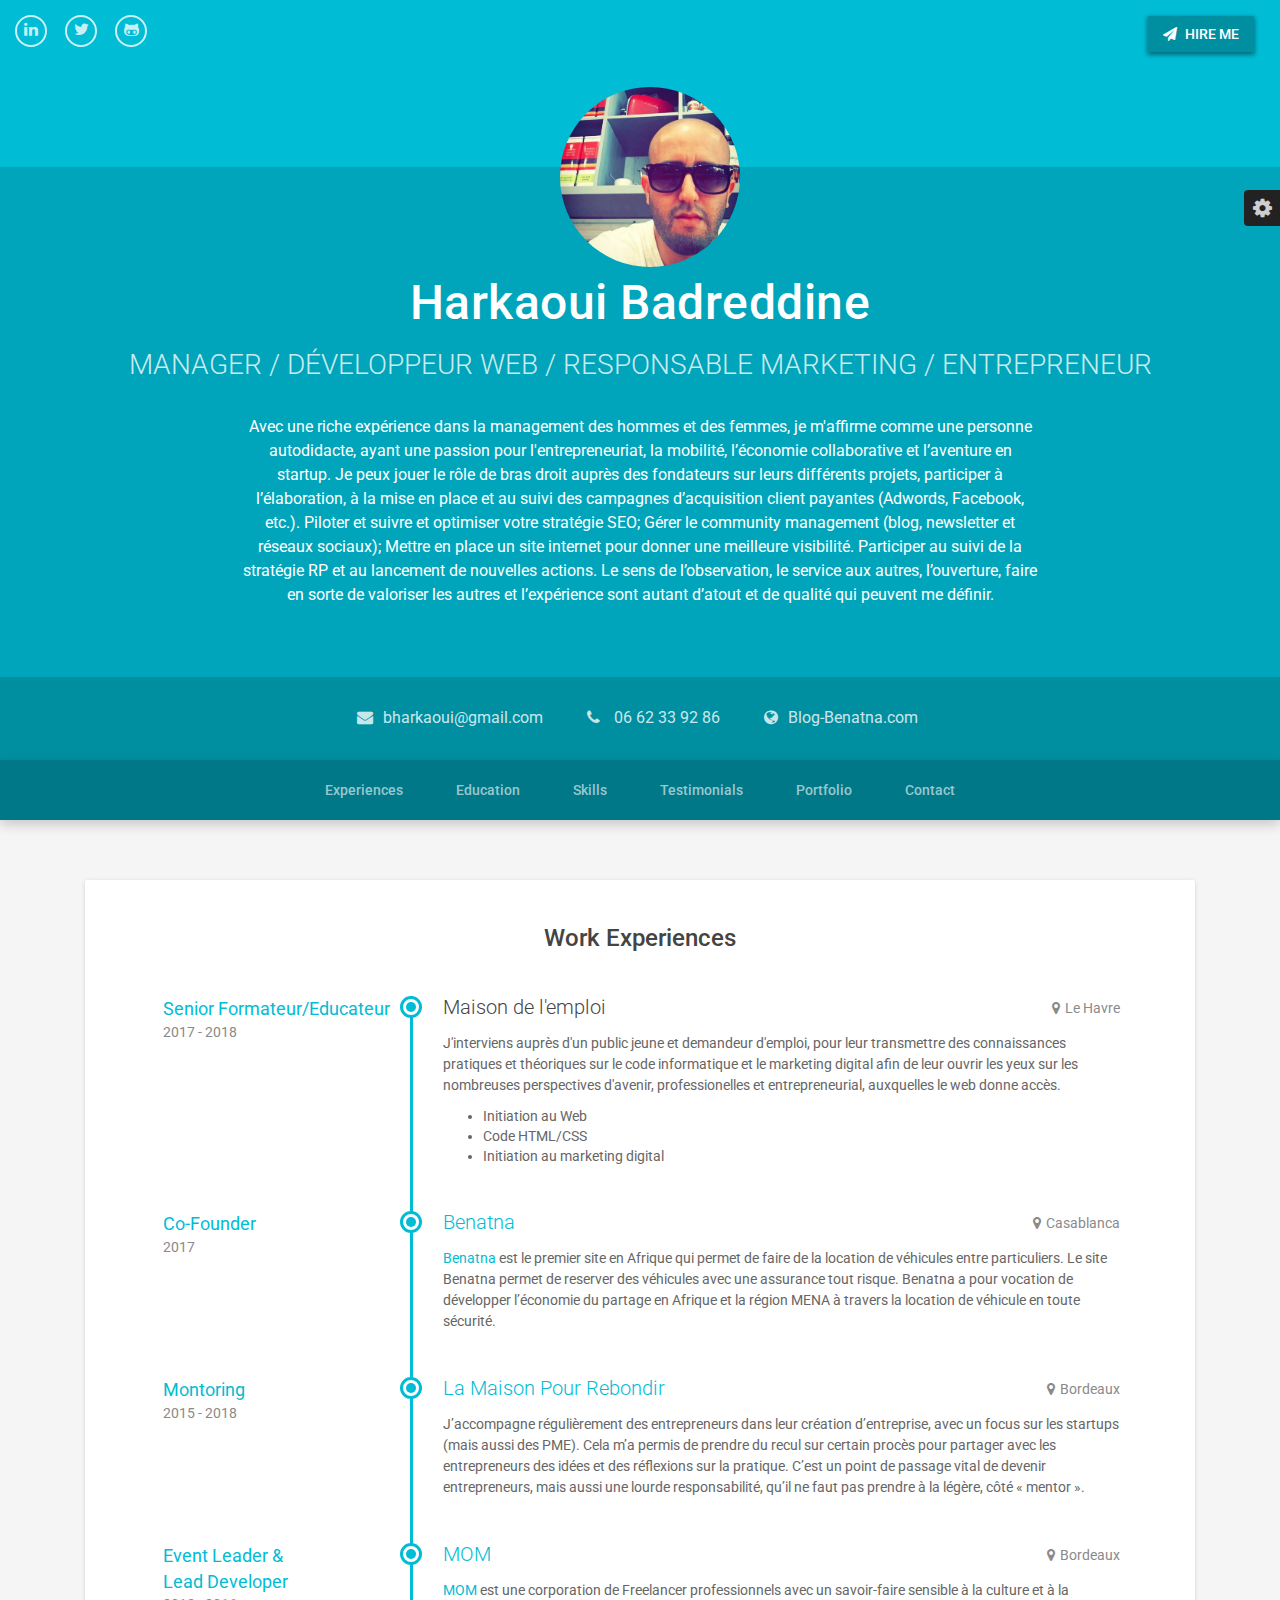
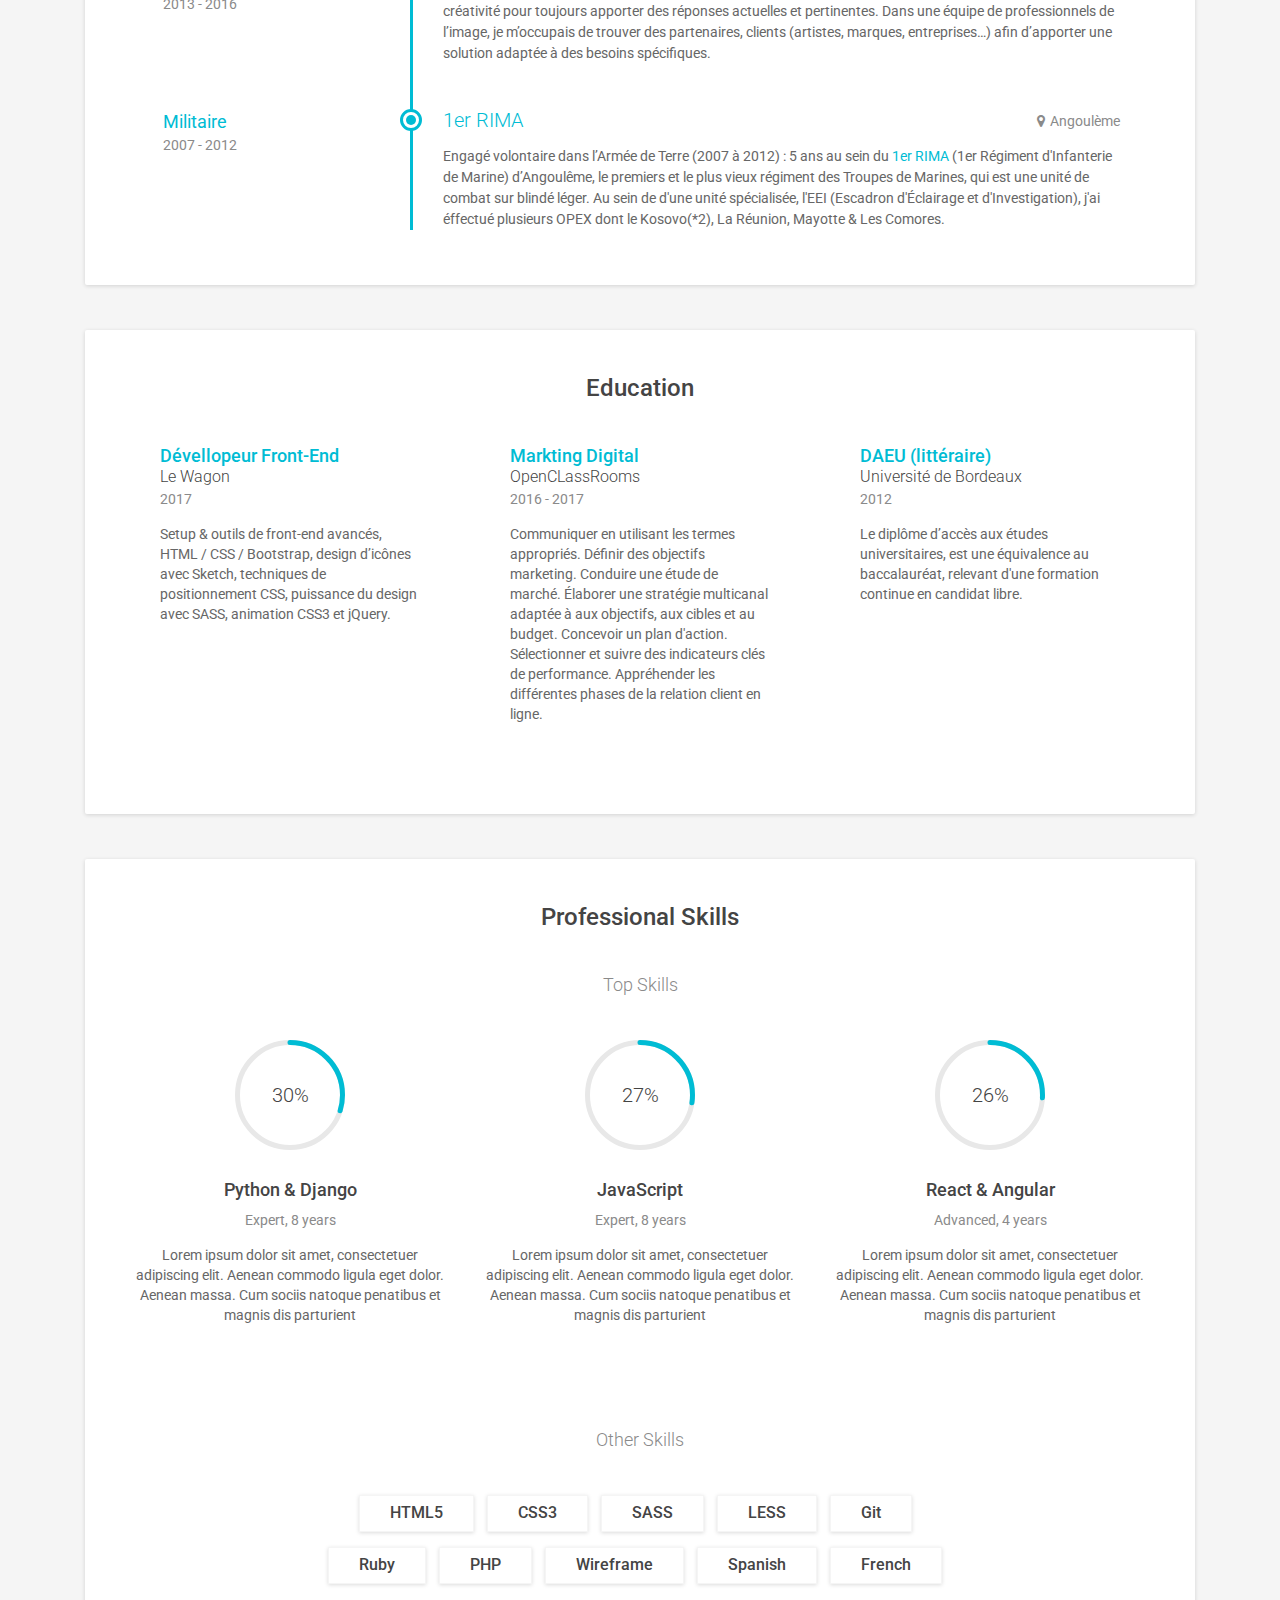
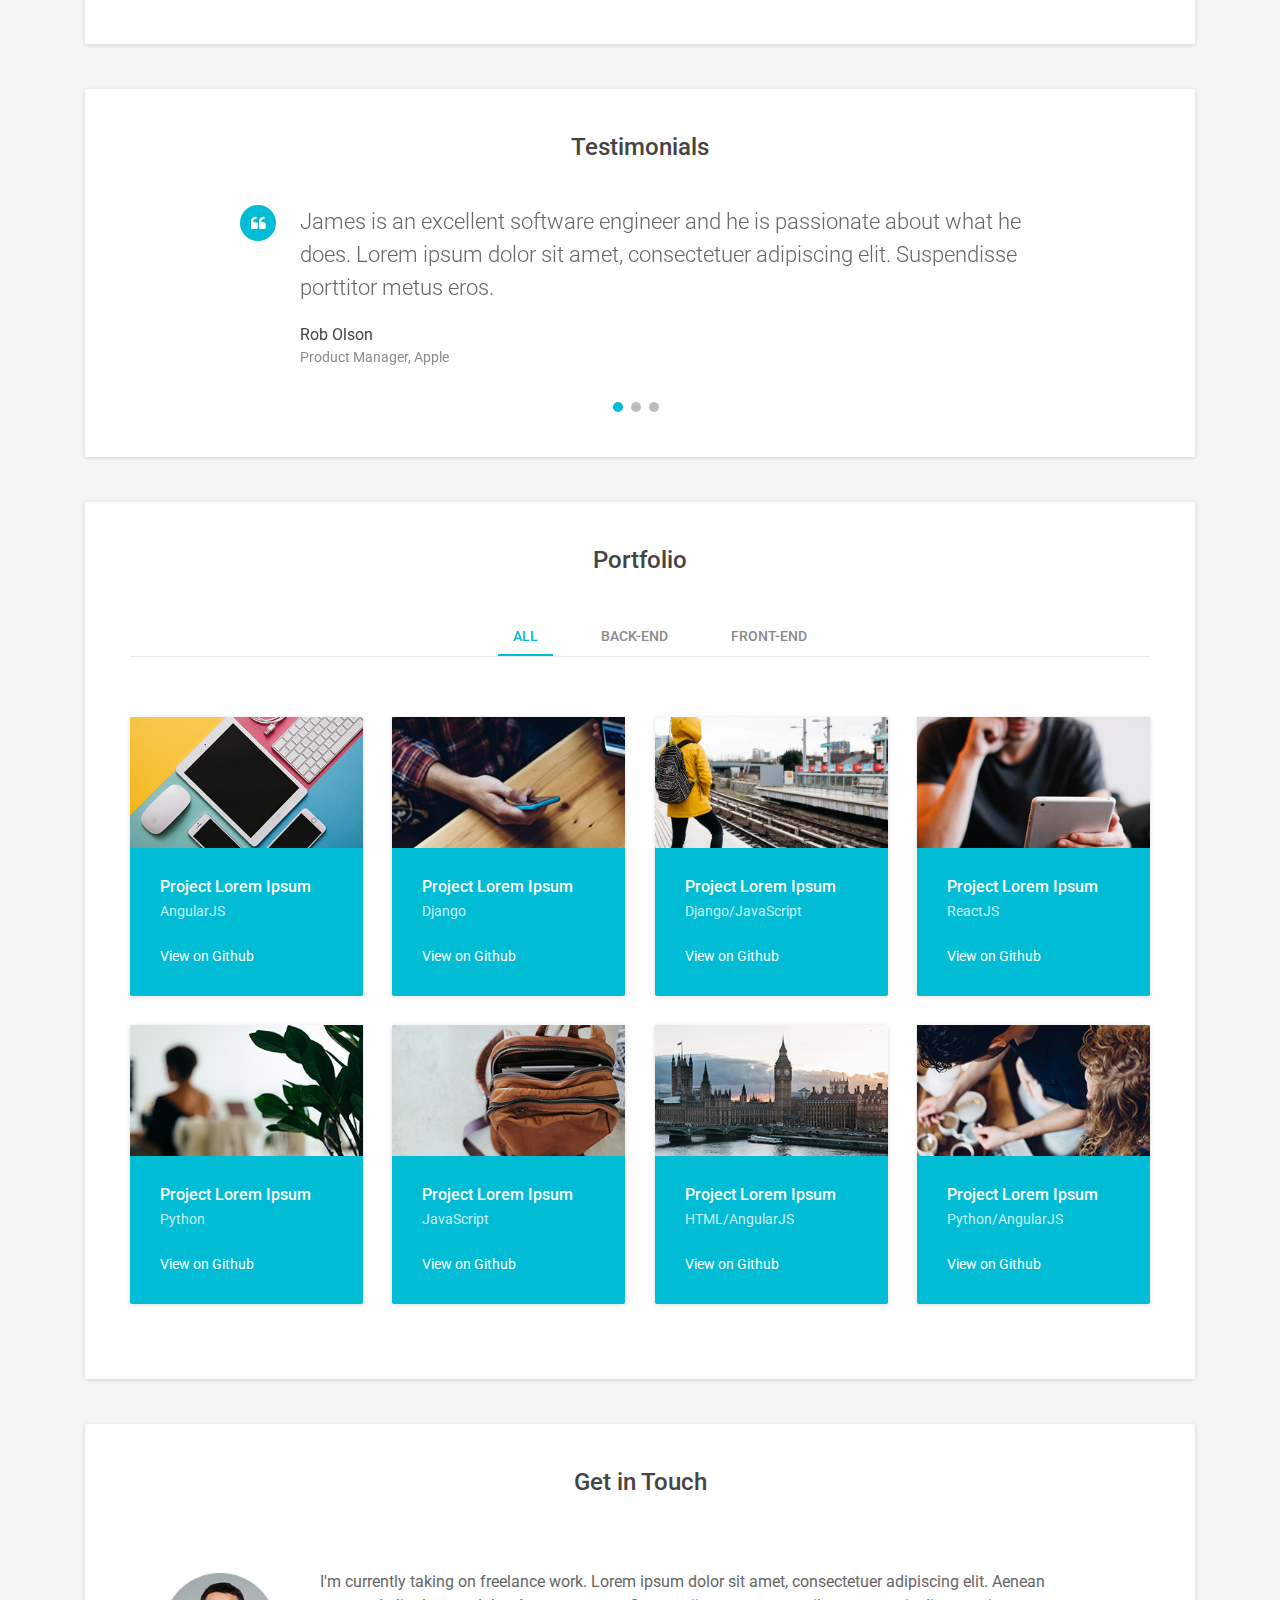
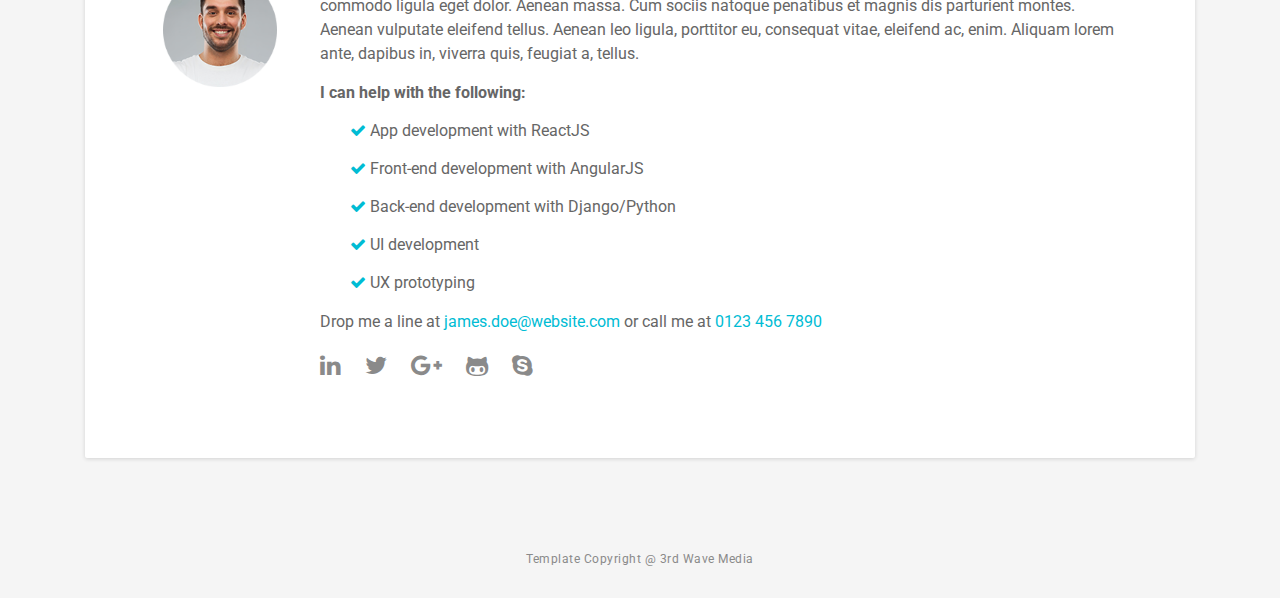
==== WB00FD040/sphere-bs4/index.html @ b5151de9 "Second commit" ====
<!DOCTYPE html>
<html lang="en">
<head>
    <title>Harkaoui Badreddine Resume/CV／Portfolio</title>
    <!-- Meta -->
    <meta charset="utf-8">
    <meta http-equiv="X-UA-Compatible" content="IE=edge">
    <meta name="viewport" content="width=device-width, initial-scale=1.0">
    <meta name="description" content="Responsive Resume/CV／Portfolio Template">
    <meta name="author" content="Xiaoying Riley at 3rd Wave Media">
    <link rel="shortcut icon" href="favicon.ico">
    <link href='https://fonts.googleapis.com/css?family=Roboto:400,500,400italic,300italic,300,500italic,700,700italic,900,900italic' rel='stylesheet' type='text/css'>
    <!-- Global CSS -->
    <link rel="stylesheet" href="assets/plugins/bootstrap/css/bootstrap.min.css">
    <link rel="stylesheet" href="https://maxcdn.bootstrapcdn.com/bootstrap/3.3.7/css/bootstrap.min.css" integrity="sha384-BVYiiSIFeK1dGmJRAkycuHAHRg32OmUcww7on3RYdg4Va+PmSTsz/K68vbdEjh4u" crossorigin="anonymous">
    <!-- Plugins CSS -->
    <link rel="stylesheet" href="assets/plugins/font-awesome/css/font-awesome.css">

    <!-- Theme CSS -->
    <link id="theme-style" rel="stylesheet" href="assets/css/styles.css">
    <!-- HTML5 shim and Respond.js for IE8 support of HTML5 elements and media queries -->
    <!--[if lt IE 9]>
      <script src="https://oss.maxcdn.com/html5shiv/3.7.2/html5shiv.min.js"></script>
      <script src="https://oss.maxcdn.com/respond/1.4.2/respond.min.js"></script>
    <![endif]-->
</head>

<body>

    <header class="header">
        <div class="top-bar container-fluid">
            <div class="actions">
                <a class="btn d-none d-md-inline-block" href="mailto:bharkaoui@gmail.com"><i class="fa fa-paper-plane" aria-hidden="true"></i> Hire Me</a>
                <a class="btn" href="#" style="display: none;"><i class="fa fa-download" aria-hidden="true"></i> Download My Resume</a>
            </div><!--//actions-->
            <ul class="social list-inline">
                <li class="list-inline-item"><a href="https://www.linkedin.com/in/badreddine-harkaoui-9aa385ab/" target="_blank"><i class="fa fa-linkedin" aria-hidden="true"></i></a></li>
                <li class="list-inline-item"><a href="https://twitter.com/bharkaoui" target="_blank"><i class="fa fa-twitter" aria-hidden="true"></i></a></li>
                <li class="list-inline-item"><a href="https://github.com/badre33" target="_blank"><i class="fa fa-github-alt" target="_blank" aria-hidden="true"></i></a></li>
            </ul><!--//social-->
        </div><!--//top-bar-->

        <div class="intro">
            <div class="container text-center">
                <img class="img-circle" style="width: 180px; height: 180px; position: absolute; top: -80px; margin-left: -80px; left: 50%"  src="assets/images/profile-image.jpg" alt="Harkaoui">
                <h1 class="name">Harkaoui Badreddine</h1>
                <div class="title">MANAGER / DÉVELOPPEUR WEB / RESPONSABLE MARKETING / ENTREPRENEUR</div>
                <div class="profile">
                    <p>Avec une riche expérience dans la management des hommes et des femmes, je m'affirme comme une personne autodidacte, ayant une passion pour l'entrepreneuriat, la mobilité, l’économie collaborative et l’aventure en startup. Je peux jouer le rôle de bras droit auprès des fondateurs sur leurs différents projets, participer à l’élaboration, à la mise en place et au suivi des campagnes d’acquisition client payantes (Adwords, Facebook, etc.). Piloter et suivre et optimiser votre stratégie SEO; Gérer le community management (blog, newsletter et réseaux sociaux); Mettre en place un site internet pour donner une meilleure visibilité. Participer au suivi de la stratégie RP et au lancement de nouvelles actions. Le sens de l’observation, le service aux autres, l’ouverture, faire en sorte de valoriser les autres et l’expérience sont autant d’atout et de qualité qui peuvent me définir.</p>
                </div><!--//profile-->
            </div><!--//container-->
        </div><!--//intro-->

        <div class="contact-info">
            <div class="container text-center">
                <ul class="list-inline">
                    <li class="email list-inline-item"><i class="fa fa-envelope"></i><a href="mailto:bharkaoui@gmail.com">bharkaoui@gmail.com</a></li>
                    <li class="list-inline-item"><i class="fa fa-phone"></i> <a href="tel: +33662339286">06 62 33 92 86</a></li>
                    <li class="website list-inline-item"><i class="fa fa-globe"></i><a href="https://bharkaoui.wixsite.com/blog-benatna" target="_blank">Blog-Benatna.com</a></li>
                </ul>
            </div><!--//container-->
        </div><!--//contact-info-->

        <div class="page-nav-space-holder d-none d-md-block">
            <div id="page-nav-wrapper" class="page-nav-wrapper text-center">
                <div class="container">
                    <ul id="page-nav" class="nav page-nav list-inline">
                        <li class="nav-item"><a class="scrollto nav-link" href="#experiences-section">Experiences</a></li>
                        <li class="nav-item"><a class="scrollto nav-link" href="#education-section">Education</a></li>
                        <li class="nav-item"><a class="scrollto nav-link" href="#skills-section">Skills</a></li>
                        <li class="nav-item"><a class="scrollto nav-link" href="#testimonials-section">Testimonials</a></li>
                        <li class="nav-item"><a class="scrollto nav-link" href="#portfolio-section">Portfolio</a></li>
                        <li class="nav-item"><a class="scrollto nav-link" href="#contact-section">Contact</a></li>
                    </ul><!--//page-nav-->
                </div>
            </div><!--//page-nav-wrapper-->
        </div>

    </header><!--//header-->

    <div class="wrapper container">
        <section id="experiences-section" class="experiences-section section">
            <h2 class="section-title">Work Experiences</h2>
            <div class="timeline">
                <div class="item">
                    <div class="work-place">
                        <h3 class="place">Maison de l'emploi</h3>
                        <div class="location"><i class="fa fa-map-marker" aria-hidden="true"></i>Le Havre</div>
                    </div>
                    <div class="job-meta">
                        <div class="title">Senior Formateur/Educateur</div>
                        <div class="time">2017 - 2018</div>
                    </div><!--//job-meta-->
                    <div class="job-desc">
                        <p>J'interviens auprès d'un public jeune et demandeur d'emploi, pour leur transmettre des connaissances pratiques et théoriques sur le code informatique et le marketing digital afin de leur ouvrir les yeux sur les nombreuses perspectives d'avenir, professionelles et entrepreneurial, auxquelles le web donne accès. </p>
                        <ul>
                            <li>Initiation au Web</li>
                            <li>Code HTML/CSS</li>
                            <li>Initiation au marketing digital</li>
                        </ul>
                    </div><!--//job-desc-->
                </div><!--//item-->

                <div class="item">
                    <div class="work-place">
                        <h3 class="place"><a href="http://benatna.net/#/" target="_blank">Benatna</a></h3>
                        <div class="location"><i class="fa fa-map-marker" aria-hidden="true"></i>Casablanca</div>
                    </div>
                    <div class="job-meta">
                        <div class="title">Co-Founder</div>
                        <div class="time">2017</div>
                    </div><!--//job-meta-->
                    <div class="job-desc">
                        <p><a href="http://benatna.net/#/louer-sa-voiture" target="_blank">Benatna</a> est le premier site en Afrique qui permet de faire de la location de véhicules entre particuliers. Le site Benatna permet de reserver des véhicules avec une assurance tout risque. Benatna a pour vocation de développer l’économie du partage en Afrique et la région MENA à travers la location de véhicule en toute sécurité.</p>
                    </div><!--//job-desc-->
                </div><!--//item-->

                <div class="item">
                    <div class="work-place">
                        <h3 class="place"><a href="https://www.youtube.com/watch?v=NBHgkzyMEqg" target="_blank">La Maison Pour Rebondir</a></h3>
                        <div class="location"><i class="fa fa-map-marker" aria-hidden="true"></i>Bordeaux</div>
                    </div>
                    <div class="job-meta">
                        <div class="title">Montoring</div>
                        <div class="time">2015 - 2018</div>
                    </div><!--//job-meta-->
                    <div class="job-desc">
                        <p>J’accompagne régulièrement des entrepreneurs dans leur création d’entreprise, avec un focus sur les startups (mais aussi des PME). Cela m’a permis de prendre du recul sur certain procès pour partager avec les entrepreneurs des idées et des réflexions sur la pratique. C’est un point de passage vital de devenir entrepreneurs, mais aussi une lourde responsabilité, qu’il ne faut pas prendre à la légère, côté « mentor ».<p>
                    </div><!--//job-desc-->
                </div><!--//item-->

                <div class="item">
                    <div class="work-place">
                        <h3 class="place"><a href="https://momcorporation.com/" target="_blank">MOM</a></h3>
                        <div class="location"><i class="fa fa-map-marker" aria-hidden="true"></i>Bordeaux</div>
                    </div>
                    <div class="job-meta">
                        <div class="title">Event Leader &amp; <br>Lead Developer</div>
                        <div class="time">2013 - 2016</div>
                    </div><!--//job-meta-->
                    <div class="job-desc">
                        <p><a href="https://momcorporation.com/" target="_blank">MOM</a> est une corporation de Freelancer professionnels avec un savoir-faire sensible à la culture et à la créativité pour toujours apporter des réponses actuelles et pertinentes. Dans une équipe de professionnels de l’image, je m’occupais de trouver des partenaires, clients (artistes, marques, entreprises…) afin d’apporter une solution adaptée à des besoins spécifiques.</p>
                    </div><!--//job-desc-->
                </div><!--//item-->

                <div class="item">
                    <div class="work-place">
                        <h3 class="place"><a href="https://momcorporation.com/" target="_blank"><a href="https://fr.wikipedia.org/wiki/1er_r%C3%A9giment_d%27infanterie_de_marine" target="_blank">1er RIMA</a></a></h3>
                        <div class="location"><i class="fa fa-map-marker" aria-hidden="true"></i>Angoulème</div>
                    </div>
                    <div class="job-meta">
                        <div class="title">Militaire</div>
                        <div class="time">2007 - 2012</div>
                    </div><!--//job-meta-->
                    <div class="job-desc">
                        <p>Engagé volontaire dans l’Armée de Terre (2007 à 2012) : 5 ans au sein du <a href="https://fr.wikipedia.org/wiki/1er_r%C3%A9giment_d%27infanterie_de_marine" target="_blank">1er RIMA</a> (1er Régiment d'Infanterie de Marine) d’Angoulême, le premiers et le plus vieux régiment des Troupes de Marines, qui est une unité de combat sur blindé léger. Au sein de d'une unité spécialisée, l'EEI (Escadron d'Éclairage et d'Investigation), j'ai éffectué plusieurs OPEX dont le Kosovo(*2), La Réunion, Mayotte & Les Comores.</p>
                    </div><!--//job-desc-->
                </div><!--//item-->

            </div><!--//timeline-->

        </section><!--//section-->

        <section id="education-section" class="education-section section">
            <h2 class="section-title">Education</h2>
            <div class="row">
                <div class="item col-12 col-md-4">
                    <div class="item-inner">
                        <h3 class="degree">Dévellopeur Front-End</h3>
                        <div class="education-body">
                            Le Wagon
                        </div><!--//education-body-->
                        <div class="time">2017</div>
                        <div class="desc">
                           Setup & outils de front-end avancés, HTML / CSS / Bootstrap, design d’icônes avec Sketch, techniques de positionnement CSS, puissance du design avec SASS, animation CSS3 et jQuery.
                        </div>
                    </div><!--//item-inner-->
                </div><!--//item-->
                <div class="item col-12 col-md-4">
                    <div class="item-inner">
                        <h3 class="degree">Markting Digital</h3>
                        <div class="education-body">
                            OpenCLassRooms
                        </div><!--//education-body-->
                        <div class="time">2016 - 2017</div>
                        <div class="desc">
                           Communiquer en utilisant les termes appropriés. Définir des objectifs marketing. Conduire une étude de marché. Élaborer une stratégie multicanal adaptée à aux objectifs, aux cibles et au budget. Concevoir un plan d'action. Sélectionner et suivre des indicateurs clés de performance. Appréhender les différentes phases de la relation client en ligne.
                        </div>
                    </div><!--//item-inner-->
                </div><!--//item-->
                <div class="item col-12 col-md-4">
                    <div class="item-inner">
                        <h3 class="degree">DAEU (littéraire)</h3>
                        <div class="education-body">
                            Université de Bordeaux
                        </div><!--//education-body-->
                        <div class="time">2012</div>
                        <div class="desc">
                            Le diplôme d’accès aux études universitaires, est une équivalence au baccalauréat, relevant d'une formation continue en candidat libre.
                        </div>
                    </div><!--//item-inner-->
                </div><!--//item-->

            </div><!--//row-->
        </section><!--//section-->


        <section id="skills-section" class="skills-section section text-center">
            <h2 class="section-title">Professional Skills</h2>
            <div class="top-skills">
                <h3 class="subtitle">Top Skills</h3>
                <div class="row">
                    <div class="item col-12 col-md-4">
                        <div class="item-inner">
                            <div class="chart-easy-pie text-center">
                                <div class="chart-theme-1 chart" data-percent="98"><span>98</span>%</div>
                            </div>
                            <h4 class="skill-name">Python &amp; Django</h4>
                            <div class="level">Expert, 8 years</div>
                            <div class="desc">
                                Lorem ipsum dolor sit amet, consectetuer adipiscing elit. Aenean commodo ligula eget dolor. Aenean massa. Cum sociis natoque penatibus et magnis dis parturient
                            </div>
                        </div><!--//item-inner-->
                    </div><!--//item-->
                    <div class="item col-12 col-md-4">
                        <div class="item-inner">
                            <div class="chart-easy-pie text-center">
                                <div class="chart-theme-1 chart" data-percent="90"><span>90</span>%</div>
                            </div>
                            <h4 class="skill-name">JavaScript</h4>
                            <div class="level">Expert, 8 years</div>
                            <div class="desc">
                                Lorem ipsum dolor sit amet, consectetuer adipiscing elit. Aenean commodo ligula eget dolor. Aenean massa. Cum sociis natoque penatibus et magnis dis parturient
                            </div>
                        </div><!--//item-inner-->
                    </div><!--//item-->
                    <div class="item col-12 col-md-4">
                        <div class="item-inner">
                            <div class="chart-easy-pie text-center">
                                <div class="chart-theme-1 chart" data-percent="85"><span>85</span>%</div>
                            </div>
                            <h4 class="skill-name">React &amp; Angular</h4>
                            <div class="level">Advanced, 4 years</div>
                            <div class="desc">
                                Lorem ipsum dolor sit amet, consectetuer adipiscing elit. Aenean commodo ligula eget dolor. Aenean massa. Cum sociis natoque penatibus et magnis dis parturient
                            </div>
                        </div><!--//item-inner-->
                    </div><!--//item-->
                </div><!--//row-->
            </div><!--//top-skills-->

            <div class="other-skills">
                <h3 class="subtitle">Other Skills</h3>
                <div class="misc-skills">
                    <span class="skill-tag">HTML5</span>
                    <span class="skill-tag">CSS3</span>
                    <span class="skill-tag">SASS</span>
                    <span class="skill-tag">LESS</span>
                    <span class="skill-tag">Git</span>
                    <br>
                    <span class="skill-tag">Ruby</span>
                    <span class="skill-tag">PHP</span>
                    <span class="skill-tag">Wireframe</span>
                    <span class="skill-tag">Spanish</span>
                    <span class="skill-tag">French</span>
                </div>
            </div><!--//other-skills-->

        </section><!--//skills-section-->

        <section id="testimonials-section" class="testimonials-section section">
            <h2 class="section-title">Testimonials</h2>

            <div id="testimonials-carousel" class="testimonials-carousel carousel slide" data-interval="8000">

                <!-- Indicators -->
                <ol class="carousel-indicators">
                    <li data-target="#testimonials-carousel" data-slide-to="0" class="active"></li>
                    <li data-target="#testimonials-carousel" data-slide-to="1"></li>
                    <li data-target="#testimonials-carousel" data-slide-to="2"></li>
                </ol>

                <!-- Wrapper for slides -->
                <div class="carousel-inner">
                    <div class="item carousel-item active">
                        <blockquote class="quote">
                            <i class="fa fa-quote-left"></i>
                            <p>James is an excellent software engineer and he is passionate about what he does. Lorem ipsum dolor sit amet, consectetuer adipiscing elit. Suspendisse porttitor metus eros.</p>
                        </blockquote>
                        <div class="source">
                            <div class="name">Rob Olson</div>
                            <div class="position">Product Manager, Apple</div>
                        </div><!--//source-->

                    </div><!--//item-->
                    <div class="item carousel-item">
                        <blockquote class="quote">
                            <p><i class="fa fa-quote-left"></i>
                            Sed massa leo, aliquet non velit eu, volutpat vulputate odio. Interdum et malesuada fames ac ante ipsum primis in faucibus. Suspendisse porttitor metus eros, ut fringilla nulla auctor a.</p>

                        </blockquote>
                        <div class="source">
                            <div class="name">Christina Jensen</div>
                            <div class="position">Senior Developer, Twitter</div>
                        </div><!--//source-->

                    </div><!--//item-->
                    <div class="item carousel-item">
                        <blockquote class="quote">
                            <p><i class="fa fa-quote-left"></i>
                            Lorem ipsum dolor sit amet, consectetuer adipiscing elit. Aenean commodo ligula eget dolor. Aenean massa. Cum sociis natoque penatibus et magnis dis parturient montes</p>
                        </blockquote>
                        <div class="source">
                            <div class="name">Austin Ward</div>
                            <div class="position">CEO, Startup Hub</div>
                        </div><!--//source-->
                    </div><!--//item-->

                </div><!--//carousel-inner-->
            </div><!--//testimonials-carousel-->

        </section><!--//section-->


        <section id="portfolio-section" class="portfolio-section section">
            <h2 class="section-title">Portfolio</h2>
            <ul id="filters" class="filters clearfix">
                <li class="type active" data-filter="*">All</li>
                <li class="type" data-filter=".backend">Back-end</li>
                <li class="type" data-filter=".frontend">Front-end</li>
            </ul><!--//filters-->
            <div class="items-wrapper isotope row">
                <div class="item frontend col-lg-3 col-6">
                    <div class="item-inner">
                        <figure class="figure">
                            <img class="img-fluid" src="assets/images/portfolio/portfolio-1.jpg" alt="" />
                        </figure>
                        <div class="content text-left">
                            <h3 class="sub-title"><a href="#">Project Lorem Ipsum</a></h3>
                            <div class="meta">AngularJS</div>
                            <div class="action"><a href="#">View on Github</a></div>
                        </div><!--//content-->
                        <a class="link-mask" href="#"></a>
                    </div><!--//item-inner-->
                </div><!--//item-->
                <div class="item backend col-lg-3 col-6">
                    <div class="item-inner">
                        <figure class="figure">
                            <img class="img-fluid" src="assets/images/portfolio/portfolio-2.jpg" alt="" />
                        </figure>
                        <div class="content text-left">
                            <h3 class="sub-title"><a href="#">Project Lorem Ipsum</a></h3>
                            <div class="meta">Django</div>
                            <div class="action"><a href="#">View on Github</a></div>
                        </div><!--//content-->
                        <a class="link-mask" href="#"></a>
                    </div><!--//item-inner-->
                </div><!--//item-->
                <div class="item backend frontend col-lg-3 col-6">
                    <div class="item-inner">
                        <figure class="figure">
                            <img class="img-fluid" src="assets/images/portfolio/portfolio-3.jpg" alt="" />
                        </figure>
                        <div class="content text-left">
                            <h3 class="sub-title"><a href="#">Project Lorem Ipsum</a></h3>
                            <div class="meta">Django/JavaScript</div>
                            <div class="action"><a href="#">View on Github</a></div>
                        </div><!--//content-->
                        <a class="link-mask" href="#"></a>
                    </div><!--//item-inner-->
                </div><!--//item-->
                <div class="item frontend col-lg-3 col-6">
                    <div class="item-inner">
                        <figure class="figure">
                            <img class="img-fluid" src="assets/images/portfolio/portfolio-4.jpg" alt="" />
                        </figure>
                        <div class="content text-left">
                            <h3 class="sub-title"><a href="#">Project Lorem Ipsum</a></h3>
                            <div class="meta">ReactJS</div>
                            <div class="action"><a href="#">View on Github</a></div>
                        </div><!--//content-->
                        <a class="link-mask" href="#"></a>
                    </div><!--//item-inner-->
                </div><!--//item-->
                <div class="item backend col-lg-3 col-6">
                    <div class="item-inner">
                        <figure class="figure">
                            <img class="img-fluid" src="assets/images/portfolio/portfolio-5.jpg" alt="" />
                        </figure>
                        <div class="content text-left">
                            <h3 class="sub-title"><a href="#">Project Lorem Ipsum</a></h3>
                            <div class="meta">Python</div>
                            <div class="action"><a href="#">View on Github</a></div>
                        </div><!--//content-->
                        <a class="link-mask" href="#"></a>
                    </div><!--//item-inner-->
                </div><!--//item-->
                <div class="item backend col-lg-3 col-6">
                    <div class="item-inner">
                        <figure class="figure">
                            <img class="img-fluid" src="assets/images/portfolio/portfolio-6.jpg" alt="" />
                        </figure>
                        <div class="content text-left">
                            <h3 class="sub-title"><a href="#">Project Lorem Ipsum</a></h3>
                            <div class="meta">JavaScript</div>
                            <div class="action"><a href="#">View on Github</a></div>
                        </div><!--//content-->
                        <a class="link-mask" href="#"></a>
                    </div><!--//item-inner-->
                </div><!--//item-->

                <div class="item frontend col-lg-3 col-6">
                    <div class="item-inner">
                        <figure class="figure">
                            <img class="img-fluid" src="assets/images/portfolio/portfolio-7.jpg" alt="" />
                        </figure>
                        <div class="content text-left">
                            <h3 class="sub-title"><a href="#">Project Lorem Ipsum</a></h3>
                            <div class="meta">HTML/AngularJS</div>
                            <div class="action"><a href="#">View on Github</a></div>
                        </div><!--//content-->
                        <a class="link-mask" href="#"></a>
                    </div><!--//item-inner-->
                </div><!--//item-->

                <div class="item frontend backend col-lg-3 col-6">
                    <div class="item-inner">
                        <figure class="figure">
                            <img class="img-fluid" src="assets/images/portfolio/portfolio-8.jpg" alt="" />
                        </figure>
                        <div class="content text-left">
                            <h3 class="sub-title"><a href="#">Project Lorem Ipsum</a></h3>
                            <div class="meta">Python/AngularJS</div>
                            <div class="action"><a href="#">View on Github</a></div>
                        </div><!--//content-->
                        <a class="link-mask" href="#"></a>
                    </div><!--//item-inner-->
                </div><!--//item-->

            </div><!--//item-wrapper-->

        </section><!--//section-->

        <section id="contact-section" class="contact-section section">
            <h2 class="section-title">Get in Touch</h2>
            <div class="intro">
                <img class="profile-image" src="assets/images/profile-image.png" alt="">
                <div class="dialog">
                    <p>I'm currently taking on freelance work. Lorem ipsum dolor sit amet, consectetuer adipiscing elit. Aenean commodo ligula eget dolor. Aenean massa. Cum sociis natoque penatibus et magnis dis parturient montes. Aenean vulputate eleifend tellus. Aenean leo ligula, porttitor eu, consequat vitae, eleifend ac, enim. Aliquam lorem ante, dapibus in, viverra quis, feugiat a, tellus.</p>
                    <p><strong>I can help with the following:</strong></p>
                    <ul class="list-unstyled service-list">
                        <li><i class="fa fa-check" aria-hidden="true"></i> App development with ReactJS</li>
                        <li><i class="fa fa-check" aria-hidden="true"></i> Front-end development with AngularJS</li>
                        <li><i class="fa fa-check" aria-hidden="true"></i> Back-end development with Django/Python</li>
                        <li><i class="fa fa-check" aria-hidden="true"></i> UI development</li>
                        <li><i class="fa fa-check" aria-hidden="true"></i> UX prototyping</li>
                    </ul>
                    <p>Drop me a line at <a href="mailto:someone@example.com">james.doe@website.com</a> or call me at <a href="tel:01234567890">0123 456 7890</a></p>
                    <ul class="social list-inline">
                        <li class="list-inline-item"><a href="#"><i class="fa fa-linkedin" aria-hidden="true"></i></a></li>
                        <li class="list-inline-item"><a href="#"><i class="fa fa-twitter" aria-hidden="true"></i></a></li>
                        <li class="list-inline-item"><a href="#"><i class="fa fa-google-plus" aria-hidden="true"></i></a></li>
                        <li class="list-inline-item"><a href="#"><i class="fa fa-github-alt" aria-hidden="true"></i></a></li>
                        <li class="list-inline-item"><a href="#"><i class="fa fa-skype" aria-hidden="true"></i></a></li>
                    </ul><!--//social-->
                </div><!--//diaplog-->
            </div><!--//intro-->

        </section><!--//section-->

    </div><!--//wrapper-->

    <footer class="footer text-center">
        <div class="container">
            <small class="copyright">Template Copyright @ <a href="http://themes.3rdwavemedia.com/" target="_blank">3rd Wave Media</a></small>
        </div><!--//container-->
    </footer>

    <!-- *****CONFIGURE STYLE (REMOVE ON YOUR PRODUCTION SITE)****** -->
    <div id="config-panel" class="config-panel d-none d-lg-block">
        <div class="panel-inner">
            <a id="config-trigger" class="config-trigger config-panel-hide" href="#"><i class="fa fa-cog"></i></a>
            <h5 class="panel-title">Choose Colour</h5>
            <ul id="color-options" class="list-unstyled list-inline">
                <li class="theme-1 active list-inline-item"><a data-style="assets/css/styles.css" data-chart="#00BCD4" href="#"></a></li>
                <li class="theme-2  list-inline-item"><a data-style="assets/css/styles-2.css" data-chart="#03A9F4" href="#"></a></li>
                <li class="theme-3  list-inline-item"><a data-style="assets/css/styles-3.css" data-chart="#009688" href="#"></a></li>
                <li class="theme-4  list-inline-item"><a data-style="assets/css/styles-4.css" data-chart="#4CAF50" href="#"></a></li>
                <li class="theme-5  list-inline-item"><a data-style="assets/css/styles-5.css" data-chart="#8BC34A" href="#"></a></li>
                <li class="theme-6  list-inline-item"><a data-style="assets/css/styles-6.css" data-chart="#C0CA33" href="#"></a></li>
                <li class="theme-7  list-inline-item"><a data-style="assets/css/styles-7.css" data-chart="#FFC107" href="#"></a></li>
                <li class="theme-8  list-inline-item"><a data-style="assets/css/styles-8.css" data-chart="#FF9800" href="#"></a></li>
                <li class="theme-9  list-inline-item"><a data-style="assets/css/styles-9.css" data-chart="#FF5722" href="#"></a></li>
                <li class="theme-10  list-inline-item"><a data-style="assets/css/styles-10.css" data-chart="#795548" href="#"></a></li>
                <li class="theme-11  list-inline-item"><a data-style="assets/css/styles-11.css" data-chart="#607D8B" href="#"></a></li>
                <li class="theme-12  list-inline-item"><a data-style="assets/css/styles-12.css" data-chart="#673AB7" href="#"></a></li>
                <li class="theme-13  list-inline-item"><a data-style="assets/css/styles-13.css" data-chart="#3F51B5" href="#"></a></li>
                <li class="theme-14  list-inline-item"><a data-style="assets/css/styles-14.css" data-chart="#2196F3" href="#"></a></li>
                <li class="theme-15  list-inline-item"><a data-style="assets/css/styles-15.css" data-chart="#9C27B0" href="#"></a></li>
                <li class="theme-16  list-inline-item"><a data-style="assets/css/styles-16.css" data-chart="#E91E63" href="#"></a></li>
            </ul>
            <a id="config-close" class="close" href="#"><i class="fa fa-times-circle"></i></a>
        </div><!--//panel-inner-->
    </div><!--//configure-panel-->

    <!-- Javascript -->
    <script type="text/javascript" src="assets/plugins/jquery-3.2.1.min.js"></script>
    <script type="text/javascript" src="assets/plugins/popper.min.js"></script>
    <script type="text/javascript" src="assets/plugins/bootstrap/js/bootstrap.min.js"></script>
    <script type="text/javascript" src="assets/plugins/back-to-top.js"></script>
    <script type="text/javascript" src="assets/plugins/jquery-scrollTo/jquery.scrollTo.min.js"></script>
    <script type="text/javascript" src="assets/plugins/easy-pie-chart/dist/jquery.easypiechart.min.js"></script>
    <script type="text/javascript" src="assets/plugins/imagesloaded.pkgd.min.js"></script>
    <script type="text/javascript" src="assets/plugins/isotope.pkgd.min.js"></script>

    <!-- custom js -->
    <script type="text/javascript" src="assets/js/main.js"></script>

    <!-- Style Switcher (REMOVE ON YOUR PRODUCTION SITE) -->
    <script src="assets/js/demo/style-switcher.js"></script>


</body>
</html>
---- WB00FD040/sphere-bs4/assets/css/styles.css ----
/*   
 * Template Name: Sphere - Responsive website template for CV/Resume/Portfolio
 * Version: 2.0
 * Author: Xiaoying Riley at 3rd Wave Media
 * Website: http://themes.3rdwavemedia.com/
 * Twitter: @3rdwave_themes
*/
/* ======= Base ======= */
body {
  font-family: 'Roboto', sans-serif;
  color: #666;
  background: #f5f5f5;
  font-size: 14px;
  -webkit-font-smoothing: antialiased;
  -moz-osx-font-smoothing: grayscale;
  color: #444;
  overflow-x: hidden;
  position: relative;
}
h1,
h2,
h3,
h4,
h5,
h6 {
  font-weight: 500;
}
a {
  color: #00BCD4;
  -webkit-transition: all 0.4s ease-in-out;
  -moz-transition: all 0.4s ease-in-out;
  -ms-transition: all 0.4s ease-in-out;
  -o-transition: all 0.4s ease-in-out;
}
a:hover {
  text-decoration: underline;
  color: #007888;
}
a:focus {
  text-decoration: none;
}
p {
  line-height: 1.5;
}
.btn,
a.btn {
  background: #008fa1;
  color: #fff;
  padding: 8px 15px;
  -webkit-border-radius: 2px;
  -moz-border-radius: 2px;
  -ms-border-radius: 2px;
  -o-border-radius: 2px;
  border-radius: 2px;
  -moz-background-clip: padding;
  -webkit-background-clip: padding-box;
  background-clip: padding-box;
  -webkit-box-shadow: 0 2px 4px 0 rgba(0, 0, 0, 0.4);
  -moz-box-shadow: 0 2px 4px 0 rgba(0, 0, 0, 0.4);
  box-shadow: 0 2px 4px 0 rgba(0, 0, 0, 0.4);
  text-transform: uppercase;
  font-weight: 500;
  font-size: 14px;
}
.btn:hover,
a.btn:hover {
  color: #fff;
  background: #00a5bb;
}
#topcontrol {
  -webkit-transition: all 0.4s ease-in-out;
  -moz-transition: all 0.4s ease-in-out;
  -ms-transition: all 0.4s ease-in-out;
  -o-transition: all 0.4s ease-in-out;
  background: #008fa1;
  color: #fff;
  text-align: center;
  display: inline-block;
  z-index: 30;
  width: 36px;
  height: 36px;
  -webkit-border-radius: 50%;
  -moz-border-radius: 50%;
  -ms-border-radius: 50%;
  -o-border-radius: 50%;
  border-radius: 50%;
  -moz-background-clip: padding;
  -webkit-background-clip: padding-box;
  background-clip: padding-box;
  -webkit-box-shadow: 0 6px 10px 0 rgba(0, 0, 0, 0.3);
  -moz-box-shadow: 0 6px 10px 0 rgba(0, 0, 0, 0.3);
  box-shadow: 0 6px 10px 0 rgba(0, 0, 0, 0.3);
}
#topcontrol:hover {
  background: #007888;
  color: #fff;
}
#topcontrol .fa {
  position: relative;
  top: 3px;
  font-size: 25px;
  font-weight: normal;
}
.header {
  background: #00BCD4;
  color: #fff;
}
.header a {
  color: #fff;
}
.header .top-bar {
  position: relative;
  padding-top: 15px;
  padding-bottom: 120px;
}
.header .social {
  margin-bottom: 0;
}
.header .social a {
  color: rgba(255, 255, 255, 0.8);
  display: inline-block;
  text-align: center;
  width: 32px;
  height: 32px;
  -webkit-border-radius: 50%;
  -moz-border-radius: 50%;
  -ms-border-radius: 50%;
  -o-border-radius: 50%;
  border-radius: 50%;
  -moz-background-clip: padding;
  -webkit-background-clip: padding-box;
  background-clip: padding-box;
  padding-top: 2px;
  font-size: 16px;
  border: 2px solid rgba(255, 255, 255, 0.8);
}
.header .social a:hover {
  color: #fff;
  border-color: #fff;
}
.header .actions {
  position: absolute;
  right: 15px;
  top: 15px;
}
.header .actions .fa {
  margin-right: 5px;
}
.header .actions a {
  margin-right: 10px;
  color: #fff;
}
.header .actions a:last-child {
  margin-right: 0;
}
.header .profile-image {
  position: absolute;
  width: 160px;
  height: 160px;
  top: -80px;
  margin-left: -80px;
  left: 50%;
}
.header .name {
  font-size: 48px;
  margin-bottom: 15px;
  letter-spacing: 0.5px;
}
.header .title {
  font-size: 28px;
  font-weight: 300;
  color: rgba(255, 255, 255, 0.8);
  margin-bottom: 30px;
}
.header .intro {
  background: #00a5bb;
  padding-top: 90px;
  padding-bottom: 60px;
  position: relative;
  font-size: 16px;
}
.header .profile {
  max-width: 800px;
  margin: 0 auto;
}
.header .contact-info {
  background: #008fa1;
  padding-top: 30px;
  padding-bottom: 30px;
  font-size: 16px;
}
.header .contact-info ul {
  margin-bottom: 0;
}
.header .contact-info li {
  margin-right: 30px;
  color: rgba(255, 255, 255, 0.8);
}
.header .contact-info li a {
  color: rgba(255, 255, 255, 0.8);
}
.header .contact-info li a:hover {
  color: #fff;
}
.header .contact-info li:last-child {
  margin-right: 0;
}
.header .contact-info li .fa {
  margin-right: 10px;
}
/* Page Nav */
.page-nav-space-holder {
  height: 60px;
  position: relative;
}
.page-nav-wrapper {
  background: #007888;
  padding-top: 20px;
  padding-bottom: 20px;
  position: absolute;
  width: 100%;
  left: 0;
  -webkit-box-shadow: 0 4px 12px rgba(0, 0, 0, 0.2);
  -moz-box-shadow: 0 4px 12px rgba(0, 0, 0, 0.2);
  box-shadow: 0 4px 12px rgba(0, 0, 0, 0.2);
}
.page-nav-wrapper.fixed {
  position: fixed;
  top: 0;
  left: 0;
  width: 100%;
  z-index: 100;
  background: #00BCD4;
}
.page-nav-wrapper a {
  color: rgba(255, 255, 255, 0.6);
  text-decoration: none;
  font-weight: 500;
}
.page-nav-wrapper .page-nav {
  margin: 0 auto;
  display: inline-block;
}
.page-nav-wrapper .page-nav li {
  margin-right: 30px;
  display: inline-block;
  background: none;
}
.page-nav-wrapper .page-nav li:hover,
.page-nav-wrapper .page-nav li:active {
  background: none;
}
.page-nav-wrapper .page-nav li a {
  color: rgba(255, 255, 255, 0.6);
  padding: inherit;
}
.page-nav-wrapper .page-nav li a:hover {
  color: #fff;
}
.page-nav-wrapper .page-nav li a:hover,
.page-nav-wrapper .page-nav li a:active,
.page-nav-wrapper .page-nav li a:focus {
  background: none;
}
.page-nav-wrapper .page-nav li a.active {
  color: #fff;
  background: none;
}
.page-nav-wrapper .page-nav li:last-child {
  margin-right: 0;
}
.wrapper {
  padding-top: 60px;
  padding-bottom: 60px;
}
.section {
  -webkit-box-shadow: 0 1px 4px 0 rgba(0, 0, 0, 0.14);
  -moz-box-shadow: 0 1px 4px 0 rgba(0, 0, 0, 0.14);
  box-shadow: 0 1px 4px 0 rgba(0, 0, 0, 0.14);
  padding: 45px;
  background: #fff;
  margin-bottom: 45px;
  -webkit-border-radius: 2px;
  -moz-border-radius: 2px;
  -ms-border-radius: 2px;
  -o-border-radius: 2px;
  border-radius: 2px;
  -moz-background-clip: padding;
  -webkit-background-clip: padding-box;
  background-clip: padding-box;
}
.section:last-child {
  margin-bottom: 0;
}
.section-title {
  margin-top: 0;
  margin-bottom: 45px;
  font-size: 24px;
  text-align: center;
}
.timeline {
  border-left: 3px solid #00BCD4;
  border-bottom-right-radius: 2px;
  border-top-right-radius: 2px;
  position: relative;
  padding: 0 30px;
  margin-left: 280px;
}
.timeline .item {
  position: relative;
  margin-bottom: 45px;
}
.timeline .item:last-child {
  margin-bottom: 0;
}
.timeline .item:before {
  content: "";
  position: absolute;
  left: -43px;
  top: 0;
  display: inline-block;
  width: 22px;
  height: 22px;
  -webkit-border-radius: 50%;
  -moz-border-radius: 50%;
  -ms-border-radius: 50%;
  -o-border-radius: 50%;
  border-radius: 50%;
  -moz-background-clip: padding;
  -webkit-background-clip: padding-box;
  background-clip: padding-box;
  background: #fff;
  border: 3px solid #00BCD4;
}
.timeline .item:after {
  content: "";
  position: absolute;
  left: -37px;
  top: 6px;
  display: inline-block;
  width: 10px;
  height: 10px;
  -webkit-border-radius: 50%;
  -moz-border-radius: 50%;
  -ms-border-radius: 50%;
  -o-border-radius: 50%;
  border-radius: 50%;
  -moz-background-clip: padding;
  -webkit-background-clip: padding-box;
  background-clip: padding-box;
  background: #00BCD4;
  z-index: 10;
}
.timeline .work-place {
  position: relative;
}
.timeline .location {
  position: absolute;
  right: 0;
  top: 2px;
  color: #8a8a8a;
}
.timeline .location .fa {
  margin-right: 5px;
}
.timeline .place {
  margin-top: 0;
  margin-bottom: 15px;
  font-size: 20px;
  font-weight: 300;
}
.timeline .job-meta {
  position: absolute;
  left: -280px;
  top: 0;
}
.timeline .job-meta .title {
  font-size: 18px;
  color: #00BCD4;
}
.timeline .job-meta .time {
  color: #8a8a8a;
}
.timeline .job-desc {
  color: #666;
}
.education-section .item {
  margin-bottom: 45px;
}
.education-section .item-inner {
  padding: 0 30px;
}
.education-section .degree {
  font-size: 18px;
  color: #00BCD4;
  margin-top: 0;
  margin-bottom: 0px;
}
.education-section .education-body {
  font-weight: 500;
  margin-bottom: 0px;
  font-size: 16px;
  font-weight: 300;
}
.education-section .time {
  color: #8a8a8a;
  margin-bottom: 15px;
}
.education-section .desc {
  color: #666;
}
.skills-section .subtitle {
  font-size: 18px;
  color: #8a8a8a;
  margin-top: 0;
  margin-bottom: 45px;
  font-weight: 300;
}
.skills-section .top-skills {
  margin-bottom: 60px;
}
.skills-section .top-skills .item {
  margin-bottom: 45px;
}
.skills-section .level {
  color: #8a8a8a;
  margin-bottom: 15px;
}
.skills-section .desc {
  color: #666;
}
.skills-section .skill-tag {
  -webkit-box-shadow: 0 1px 4px 0 rgba(0, 0, 0, 0.14);
  -moz-box-shadow: 0 1px 4px 0 rgba(0, 0, 0, 0.14);
  box-shadow: 0 1px 4px 0 rgba(0, 0, 0, 0.14);
  padding: 6px 30px;
  display: inline-block;
  margin-right: 10px;
  border: 1px solid #f5f5f5;
  font-weight: 500;
  margin-bottom: 15px;
  font-size: 16px;
}
.chart-easy-pie {
  positon: relative;
}
.chart {
  width: 110px;
  height: 110px;
  vertical-align: middle;
  position: relative;
  margin: 0 auto;
  text-align: center;
  font-size: 20px;
  font-weight: 300;
  margin-bottom: 30px;
}
.chart span {
  line-height: 110px;
}
.chart canvas {
  position: absolute;
  left: 0;
  top: 0;
}
.testimonials-section .testimonials-carousel {
  max-width: 800px;
  margin: 0 auto;
}
.testimonials-section .item {
  padding-left: 60px;
  margin-bottom: 45px;
}
.testimonials-section .quote {
  border-left: none;
  padding: 0;
  font-size: 22px;
  color: #666;
  font-weight: 300;
  position: relative;
}
.testimonials-section .source .name {
  font-size: 16px;
}
.testimonials-section .source .position {
  color: #8a8a8a;
}
.testimonials-section .fa-quote-left {
  position: absolute;
  left: -60px;
  top: 0;
  width: 36px;
  height: 36px;
  display: inline-block;
  background: #00BCD4;
  color: #fff;
  -webkit-border-radius: 50%;
  -moz-border-radius: 50%;
  -ms-border-radius: 50%;
  -o-border-radius: 50%;
  border-radius: 50%;
  -moz-background-clip: padding;
  -webkit-background-clip: padding-box;
  background-clip: padding-box;
  text-align: center;
  padding-top: 10px;
  font-size: 16px;
}
.testimonials-section .carousel-indicators {
  bottom: 0;
  margin-bottom: 0;
}
.testimonials-section .carousel-indicators li {
  background-color: #bdbdbd;
  border: none;
  width: 10px;
  height: 10px;
  margin: 0;
  margin-right: 8px;
  -webkit-border-radius: 50%;
  -moz-border-radius: 50%;
  -ms-border-radius: 50%;
  -o-border-radius: 50%;
  border-radius: 50%;
  -moz-background-clip: padding;
  -webkit-background-clip: padding-box;
  background-clip: padding-box;
  cursor: pointer;
}
.testimonials-section .carousel-indicators li.active {
  background-color: #00BCD4;
  width: 10px;
  height: 10px;
  margin: 0;
  margin-right: 8px;
}
.portfolio-section .filters {
  list-style: none;
  margin: 0 auto;
  margin-bottom: 60px;
  text-align: center;
  border-bottom: 1px solid #e8e8e8;
}
.portfolio-section .filters .type {
  margin-right: 30px;
  list-style: none;
  display: inline-block;
  padding: 8px 15px;
  color: #8a8a8a;
  cursor: pointer;
  font-size: 14px;
  text-transform: uppercase;
  font-weight: 500;
}
.portfolio-section .filters .type:last-child {
  margin-right: 0;
}
.portfolio-section .filters .type.active {
  color: #00BCD4;
  border-bottom: 2px solid #00BCD4;
}
.portfolio-section .item {
  margin-bottom: 30px;
}
.portfolio-section .item .figure {
  margin-bottom: 0;
}
.portfolio-section .item-inner {
  background: #00BCD4;
  color: #fff;
  -webkit-border-radius: 2px;
  -moz-border-radius: 2px;
  -ms-border-radius: 2px;
  -o-border-radius: 2px;
  border-radius: 2px;
  -moz-background-clip: padding;
  -webkit-background-clip: padding-box;
  background-clip: padding-box;
  position: relative;
  -webkit-box-shadow: 0 1px 4px 0 rgba(0, 0, 0, 0.14);
  -moz-box-shadow: 0 1px 4px 0 rgba(0, 0, 0, 0.14);
  box-shadow: 0 1px 4px 0 rgba(0, 0, 0, 0.14);
}
.portfolio-section .item-inner:hover {
  background: #00c5de;
}
.portfolio-section .item-inner:hover img {
  -webkit-opacity: 0.9;
  -moz-opacity: 0.9;
  opacity: 0.9;
}
.portfolio-section .item-inner .content {
  padding: 30px;
  padding-bottom: 75px;
  position: relative;
}
.portfolio-section .item-inner .content a {
  color: #fff;
}
.portfolio-section .item-inner .content .sub-title {
  font-size: 16px;
  margin-top: 0;
  margin-bottom: 5px;
}
.portfolio-section .item-inner .content .meta {
  color: rgba(255, 255, 255, 0.8);
  font-size: 14px;
}
.portfolio-section .item-inner .content .action {
  position: absolute;
  bottom: 30px;
  left: 30px;
}
.portfolio-section .item-inner .link-mask {
  display: block;
  position: absolute;
  width: 100%;
  height: 100%;
  left: 0;
  top: 0;
}
.contact-section .intro {
  position: relative;
  padding: 30px;
  padding-left: 190px;
  font-size: 16px;
  color: #666;
}
.contact-section .intro .profile-image {
  width: 120px;
  height: 120px;
  position: absolute;
  left: 30px;
}
.contact-section .intro p {
  margin-bottom: 15px;
}
.contact-section .service-list {
  margin-left: 30px;
  margin-bottom: 15px;
}
.contact-section .service-list li {
  margin-bottom: 15px;
}
.contact-section .service-list .fa {
  color: #00BCD4;
}
.contact-section .social {
  margin-bottom: 0;
}
.contact-section .social li {
  margin-right: 10px;
}
.contact-section .social li:last-child {
  margin-right: 0;
}
.contact-section .social a {
  display: inline-block;
  text-align: center;
  font-size: 24px;
  color: #8a8a8a;
}
.contact-section .social a:hover {
  color: #00BCD4;
}
.footer .container {
  padding: 30px;
  color: #8a8a8a;
  letter-spacing: 0.5px;
}
.footer .container a {
  color: #8a8a8a;
}
/* Extra small devices (phones, less than 768px) */
@media (max-width: 767px) {
  .header .social {
    margin: 0 auto;
    text-align: center;
  }
  .header .actions {
    position: static;
    margin: 0 auto;
    margin-bottom: 30px;
    text-align: center;
  }
  .header .actions .btn {
    margin-bottom: 15px;
    font-size: 12px;
    display: inline-block;
    width: 100%;
  }
  .header .actions .btn:last-child {
    margin-bottom: 0;
  }
  .header .name {
    font-size: 36px;
  }
  .header .title {
    font-size: 22px;
  }
  .header .contact-info li {
    margin-right: 0;
    margin-bottom: 15px;
    font-size: 14px;
    width: 100%;
    display: inline-block;
  }
  .header .contact-info li:last-child {
    margin-bottom: 0;
  }
  .section {
    padding: 30px;
  }
  .section-title {
    font-size: 20px;
  }
  .timeline {
    margin-left: 0;
    padding-right: 0;
  }
  .timeline .place {
    margin-bottom: 5px;
  }
  .timeline .job-meta {
    position: static;
    margin-bottom: 15px;
  }
  .education-section .item {
    padding: 0;
  }
  .portfolio-section .filters .type {
    font-size: 12px;
    margin-right: 5px;
    padding: 8px 5px;
  }
  .portfolio-section .item-inner .content {
    padding: 15px;
  }
  .portfolio-section .item-inner .content .sub-title {
    font-size: 14px;
    max-width: 120px;
    overflow: hidden;
    text-overflow: ellipsis;
    white-space: nowrap;
  }
  .portfolio-section .item-inner .content .meta {
    margin-bottom: 30px;
    max-width: 120px;
    overflow: hidden;
    text-overflow: ellipsis;
    white-space: nowrap;
  }
  .portfolio-section .item-inner .content .action {
    position: static;
    font-size: 12px;
  }
  .contact-section .intro {
    padding: 0;
    text-align: center;
  }
  .contact-section .intro .profile-image {
    position: static;
    margin: 0 auto;
    margin-bottom: 30px;
    text-align: center;
  }
  .contact-section .service-list {
    margin-left: 0;
  }
  .contact-section .social {
    margin: 0 auto;
  }
}
/* Small devices (tablets, 768px and up) */
/* Medium devices (desktops, 992px and up) */
/* Large devices (large desktops, 1200px and up) */
/* X-Large devices (large desktops, 1400px and up) */
/* ======= Configure Style (Remove in production) ======= */
.config-trigger {
  position: absolute;
  top: 30px;
  left: -36px;
  width: 36px;
  height: 36px;
  background: #222;
  color: #fff;
  text-align: center;
  -webkit-border-top-right-radius: 0;
  -webkit-border-bottom-right-radius: 0;
  -webkit-border-bottom-left-radius: 4px;
  -webkit-border-top-left-radius: 4px;
  -moz-border-radius-topright: 0;
  -moz-border-radius-bottomright: 0;
  -moz-border-radius-bottomleft: 4px;
  -moz-border-radius-topleft: 4px;
  border-top-right-radius: 0;
  border-bottom-right-radius: 0;
  border-bottom-left-radius: 4px;
  border-top-left-radius: 4px;
  -moz-background-clip: padding;
  -webkit-background-clip: padding-box;
  background-clip: padding-box;
  text-decoration: none;
}
.config-trigger:hover {
  background: #000;
  text-decoration: none;
}
.config-trigger:hover .fa {
  color: #fff;
}
.config-trigger .fa {
  font-size: 22px;
  padding-top: 7px;
  display: block;
  color: rgba(255, 255, 255, 0.8);
}
.config-panel {
  position: absolute;
  top: 160px;
  right: -190px;
  z-index: 30;
  width: 190px;
}
.config-panel .panel-inner {
  position: relative;
  background: #222;
  color: #fff;
  padding: 15px;
  -webkit-border-top-right-radius: 0;
  -webkit-border-bottom-right-radius: 0;
  -webkit-border-bottom-left-radius: 4px;
  -webkit-border-top-left-radius: 4px;
  -moz-border-radius-topright: 0;
  -moz-border-radius-bottomright: 0;
  -moz-border-radius-bottomleft: 4px;
  -moz-border-radius-topleft: 4px;
  border-top-right-radius: 0;
  border-bottom-right-radius: 0;
  border-bottom-left-radius: 4px;
  border-top-left-radius: 4px;
  -moz-background-clip: padding;
  -webkit-background-clip: padding-box;
  background-clip: padding-box;
}
.config-panel .panel-title {
  font-weight: 600;
  margin-bottom: 15px;
  font-size: 14px;
  text-transform: uppercase;
}
.config-panel label {
  color: #fff;
}
.config-panel #color-options {
  margin-bottom: 0px;
}
.config-panel #color-options li a {
  display: block;
  width: 28px;
  height: 20px;
  border: 2px solid transparent;
  margin-bottom: 10px;
}
.config-panel #color-options li a:hover {
  -webkit-opacity: 0.9;
  -moz-opacity: 0.9;
  opacity: 0.9;
  border: 2px solid rgba(255, 255, 255, 0.8);
}
.config-panel #color-options li.active a {
  border: 2px solid #fff;
}
.config-panel #color-options li.theme-1 a {
  background: #00BCD4;
}
.config-panel #color-options li.theme-2 a {
  background-color: #03A9F4;
}
.config-panel #color-options li.theme-3 a {
  background-color: #009688;
}
.config-panel #color-options li.theme-4 a {
  background-color: #4CAF50;
}
.config-panel #color-options li.theme-5 a {
  background-color: #8BC34A;
}
.config-panel #color-options li.theme-6 a {
  background-color: #C0CA33;
}
.config-panel #color-options li.theme-7 a {
  background-color: #FFC107;
}
.config-panel #color-options li.theme-8 a {
  background-color: #FF9800;
}
.config-panel #color-options li.theme-9 a {
  background-color: #FF5722;
}
.config-panel #color-options li.theme-10 a {
  background-color: #795548;
}
.config-panel #color-options li.theme-11 a {
  background-color: #607D8B;
}
.config-panel #color-options li.theme-12 a {
  background-color: #673AB7;
}
.config-panel #color-options li.theme-13 a {
  background-color: #3F51B5;
}
.config-panel #color-options li.theme-14 a {
  background-color: #2196F3;
}
.config-panel #color-options li.theme-15 a {
  background-color: #9C27B0;
}
.config-panel #color-options li.theme-16 a {
  background-color: #E91E63;
}
.config-panel .close {
  position: absolute;
  right: 5px;
  top: 5px;
  color: #fff;
}
.config-panel .close .fa {
  color: #fff;
}
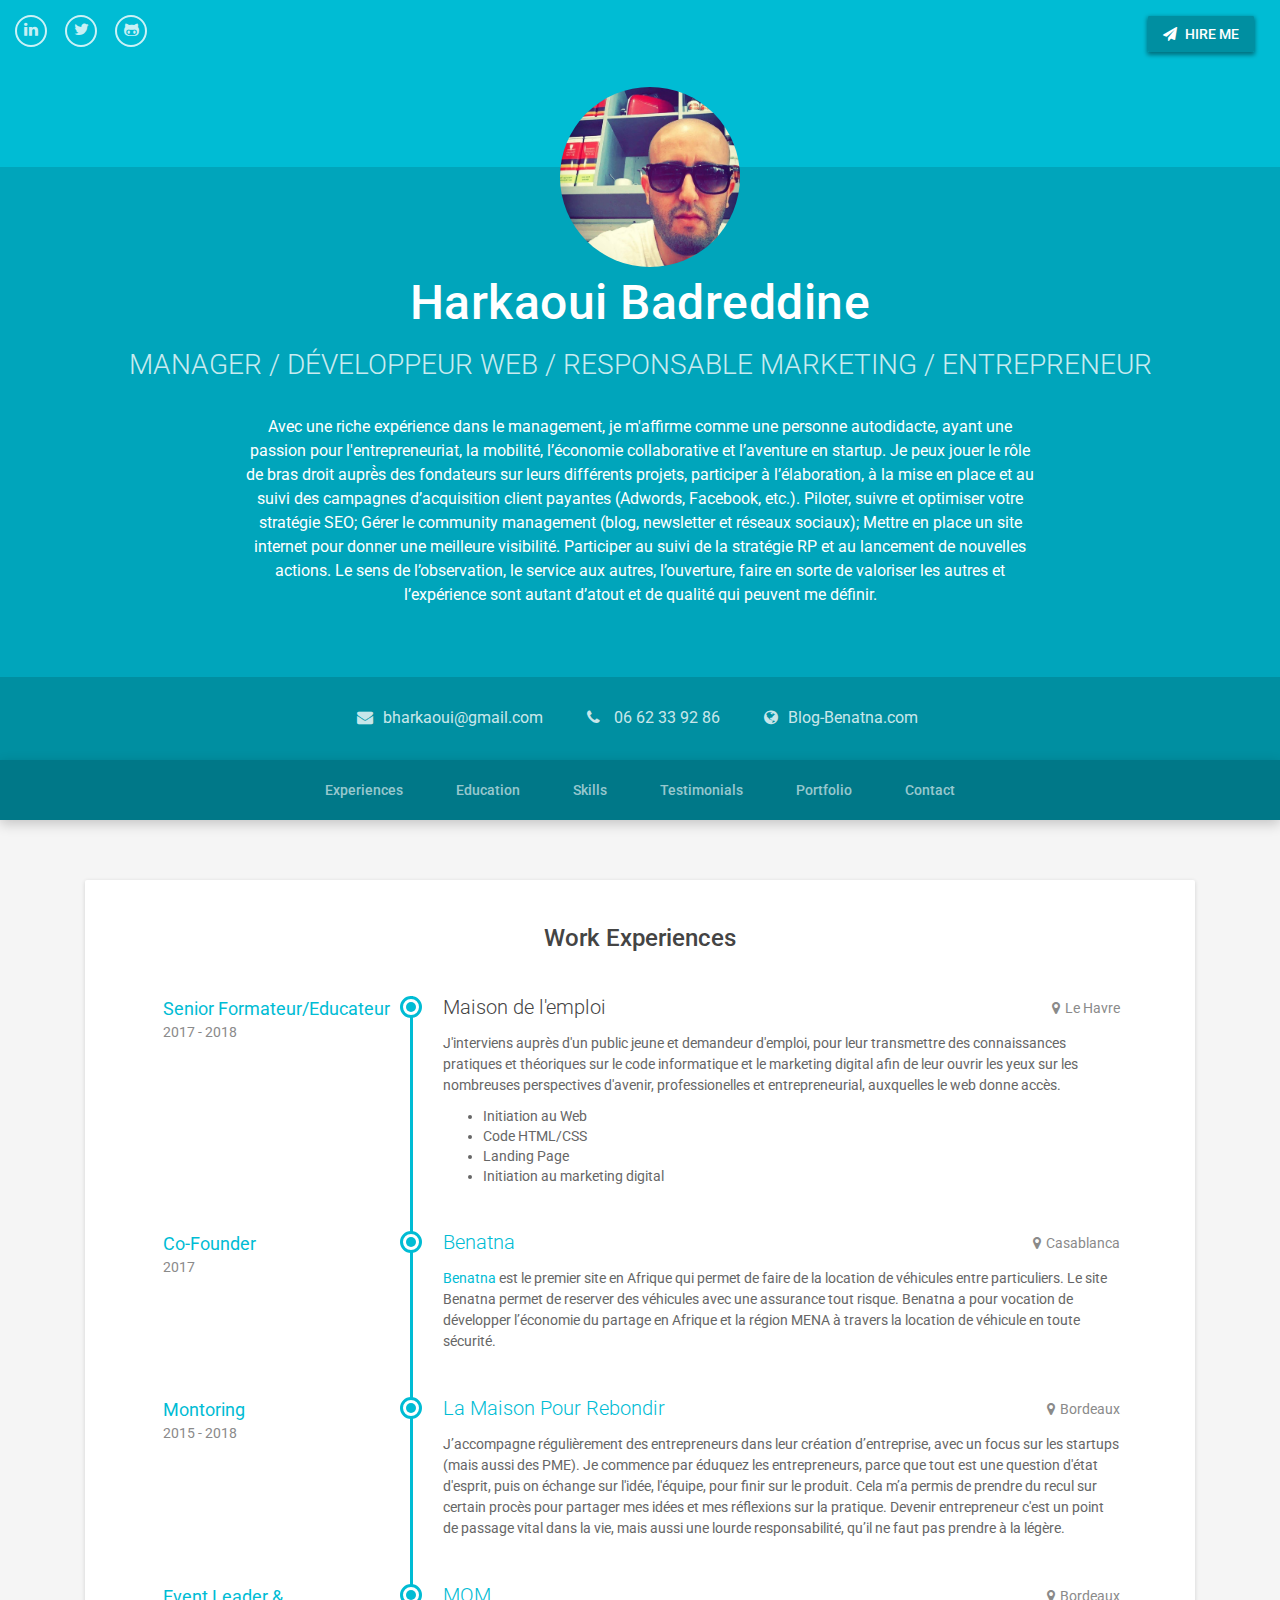
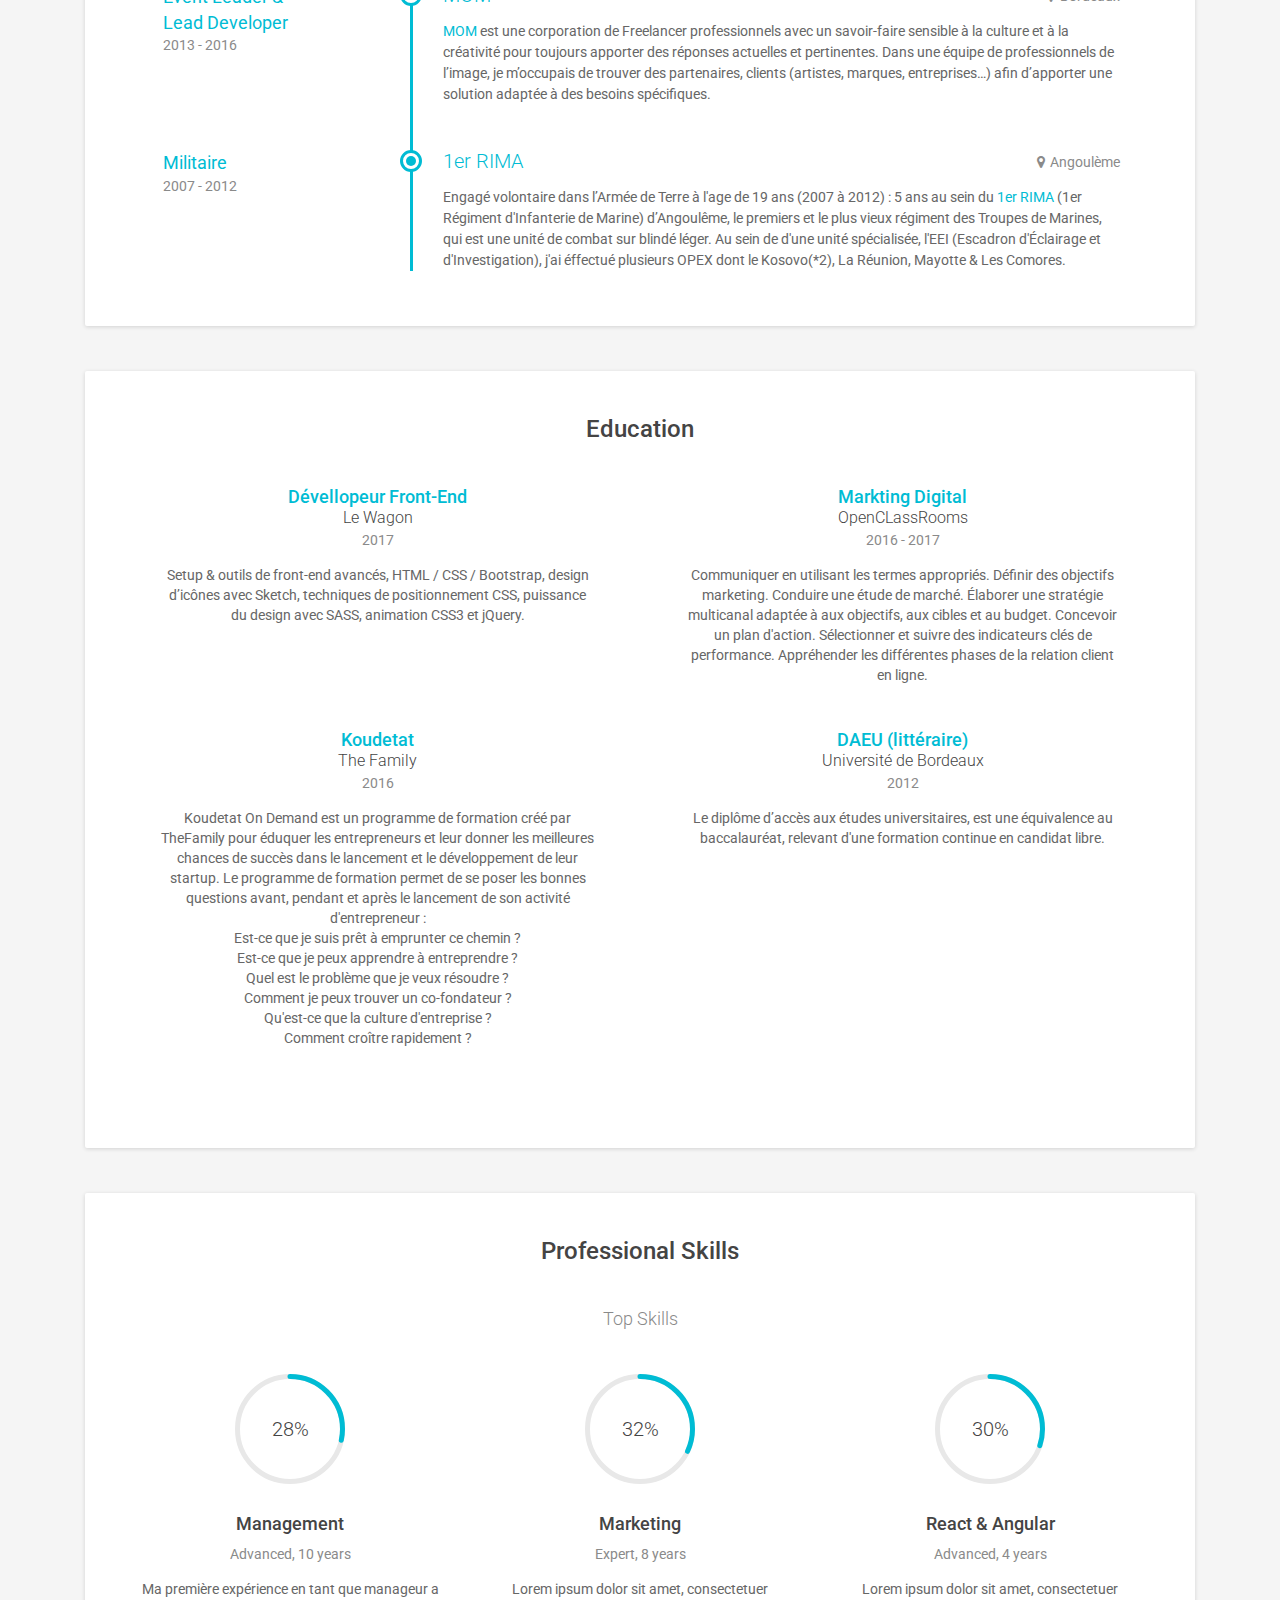
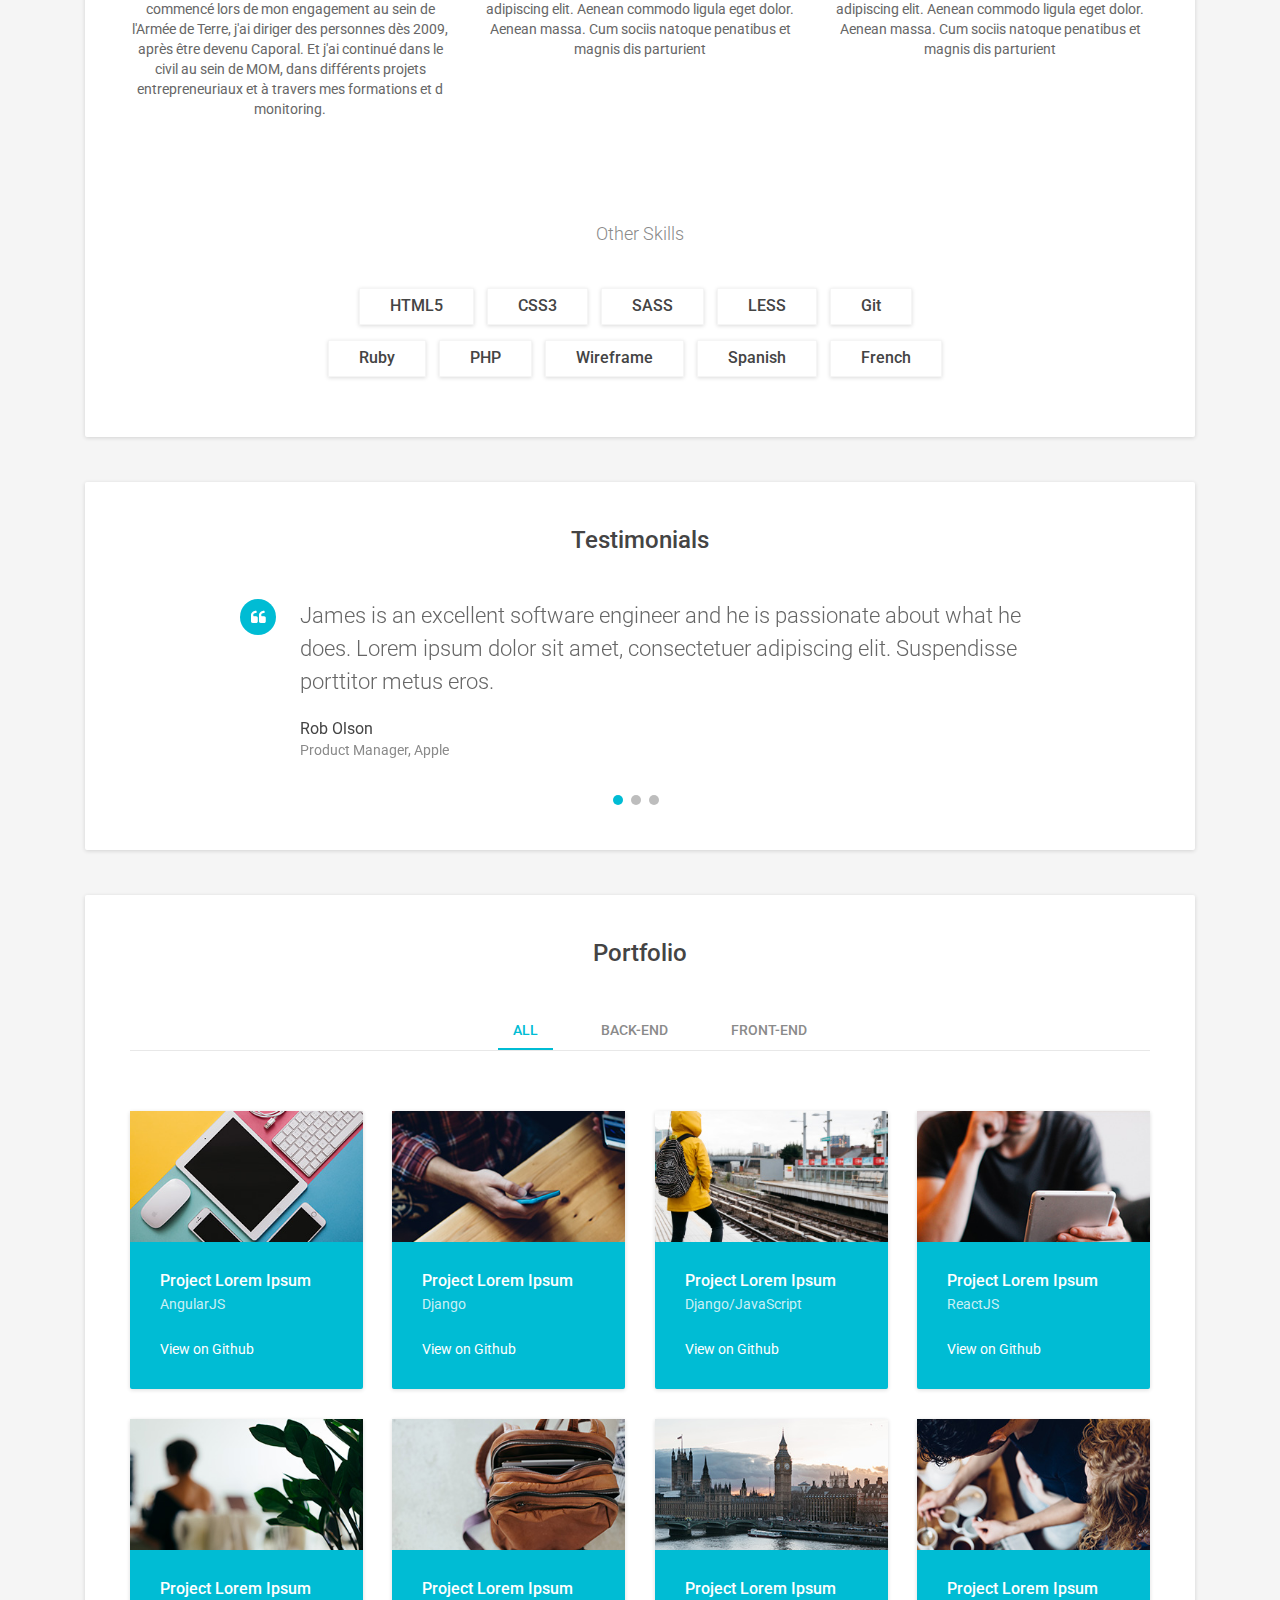
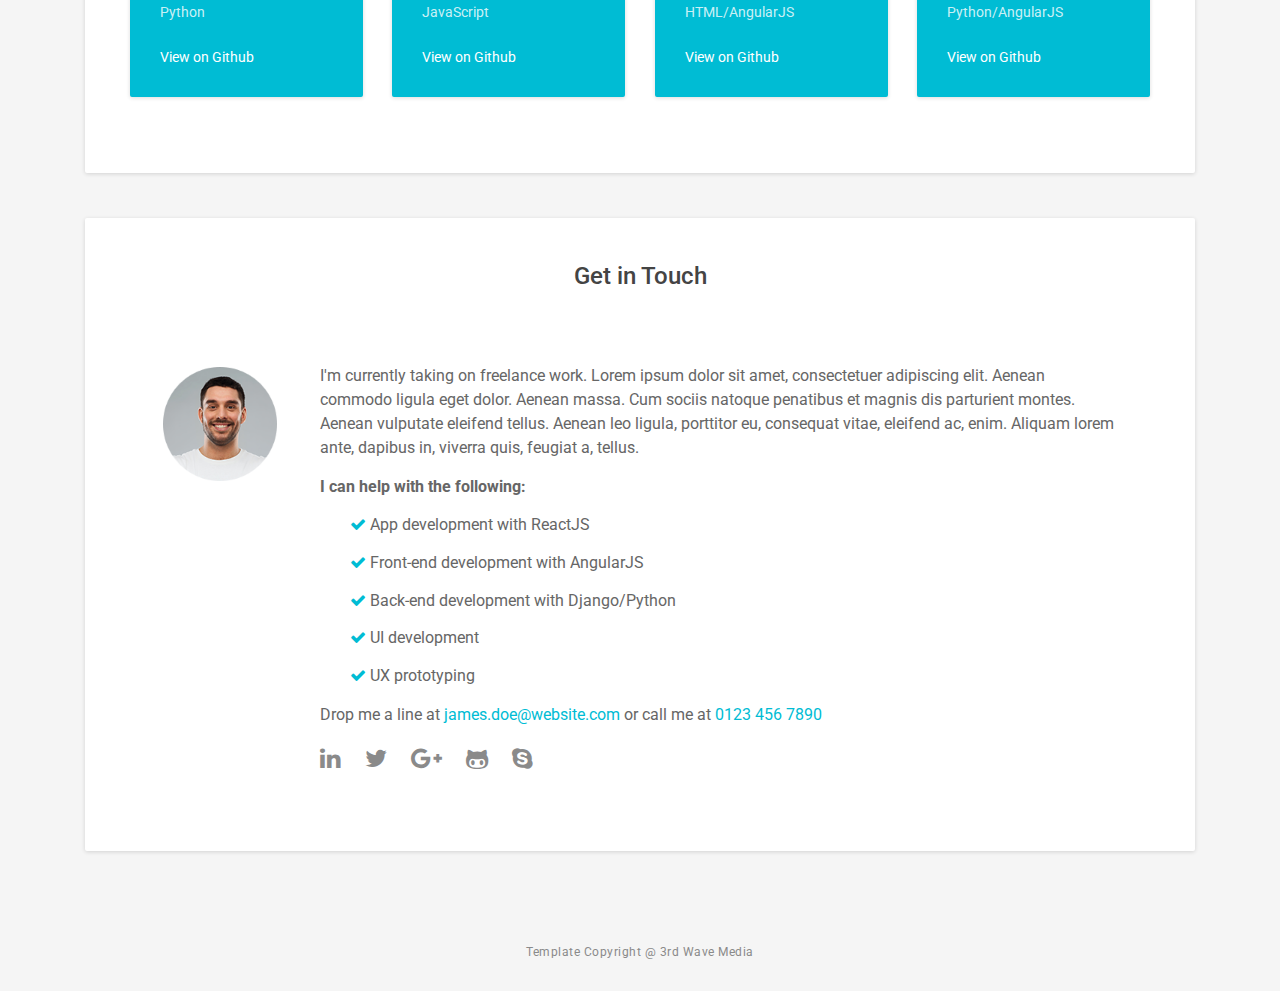
==== commit 043abd48: "delete readme" ====
--- a/WB00FD040/sphere-bs4/index.html
+++ b/WB00FD040/sphere-bs4/index.html
@@ -1,7 +1,7 @@
 <!DOCTYPE html>
 <html lang="en">
 <head>
-    <title>Harkaoui Badreddine Resume/CV／Portfolio</title>
+    <title>Harkaoui-Badreddine</title>
     <!-- Meta -->
     <meta charset="utf-8">
     <meta http-equiv="X-UA-Compatible" content="IE=edge">
@@ -31,7 +31,7 @@
         <div class="top-bar container-fluid">
             <div class="actions">
                 <a class="btn d-none d-md-inline-block" href="mailto:bharkaoui@gmail.com"><i class="fa fa-paper-plane" aria-hidden="true"></i> Hire Me</a>
-                <a class="btn" href="#" style="display: none;"><i class="fa fa-download" aria-hidden="true"></i> Download My Resume</a>
+                <a class="btn" href="#" style="display: none;"><i class="fa fa-download" aria-hidden="true"></i>Download My Resume</a>
             </div><!--//actions-->
             <ul class="social list-inline">
                 <li class="list-inline-item"><a href="https://www.linkedin.com/in/badreddine-harkaoui-9aa385ab/" target="_blank"><i class="fa fa-linkedin" aria-hidden="true"></i></a></li>
@@ -46,7 +46,7 @@
                 <h1 class="name">Harkaoui Badreddine</h1>
                 <div class="title">MANAGER / DÉVELOPPEUR WEB / RESPONSABLE MARKETING / ENTREPRENEUR</div>
                 <div class="profile">
-                    <p>Avec une riche expérience dans la management des hommes et des femmes, je m'affirme comme une personne autodidacte, ayant une passion pour l'entrepreneuriat, la mobilité, l’économie collaborative et l’aventure en startup. Je peux jouer le rôle de bras droit auprès des fondateurs sur leurs différents projets, participer à l’élaboration, à la mise en place et au suivi des campagnes d’acquisition client payantes (Adwords, Facebook, etc.). Piloter et suivre et optimiser votre stratégie SEO; Gérer le community management (blog, newsletter et réseaux sociaux); Mettre en place un site internet pour donner une meilleure visibilité. Participer au suivi de la stratégie RP et au lancement de nouvelles actions. Le sens de l’observation, le service aux autres, l’ouverture, faire en sorte de valoriser les autres et l’expérience sont autant d’atout et de qualité qui peuvent me définir.</p>
+                    <p>Avec une riche expérience dans le management, je m'affirme comme une personne autodidacte, ayant une passion pour l'entrepreneuriat, la mobilité, l’économie collaborative et l’aventure en startup. Je peux jouer le rôle de bras droit auprè̀s des fondateurs sur leurs différents projets, participer à l’élaboration, à la mise en place et au suivi des campagnes d’acquisition client payantes (Adwords, Facebook, etc.). Piloter, suivre et optimiser votre stratégie SEO; Gérer le community management (blog, newsletter et réseaux sociaux); Mettre en place un site internet pour donner une meilleure visibilité. Participer au suivi de la stratégie RP et au lancement de nouvelles actions. Le sens de l’observation, le service aux autres, l’ouverture, faire en sorte de valoriser les autres et l’expérience sont autant d’atout et de qualité qui peuvent me définir.</p>
                 </div><!--//profile-->
             </div><!--//container-->
         </div><!--//intro-->
@@ -96,6 +96,7 @@
                         <ul>
                             <li>Initiation au Web</li>
                             <li>Code HTML/CSS</li>
+                            <li>Landing Page</li>
                             <li>Initiation au marketing digital</li>
                         </ul>
                     </div><!--//job-desc-->
@@ -125,7 +126,7 @@
                         <div class="time">2015 - 2018</div>
                     </div><!--//job-meta-->
                     <div class="job-desc">
-                        <p>J’accompagne régulièrement des entrepreneurs dans leur création d’entreprise, avec un focus sur les startups (mais aussi des PME). Cela m’a permis de prendre du recul sur certain procès pour partager avec les entrepreneurs des idées et des réflexions sur la pratique. C’est un point de passage vital de devenir entrepreneurs, mais aussi une lourde responsabilité, qu’il ne faut pas prendre à la légère, côté « mentor ».<p>
+                        <p>J’accompagne régulièrement des entrepreneurs dans leur création d’entreprise, avec un focus sur les startups (mais aussi des PME). Je commence par éduquez les entrepreneurs, parce que tout est une question d'état d'esprit, puis on échange sur l'idée, l'équipe, pour finir sur le produit. Cela m’a permis de prendre du recul sur certain procès pour partager mes idées et mes réflexions sur la pratique. Devenir entrepreneur c'est un point de passage vital dans la vie, mais aussi une lourde responsabilité, qu’il ne faut pas prendre à la légère.<p>
                     </div><!--//job-desc-->
                 </div><!--//item-->
 
@@ -153,7 +154,7 @@
                         <div class="time">2007 - 2012</div>
                     </div><!--//job-meta-->
                     <div class="job-desc">
-                        <p>Engagé volontaire dans l’Armée de Terre (2007 à 2012) : 5 ans au sein du <a href="https://fr.wikipedia.org/wiki/1er_r%C3%A9giment_d%27infanterie_de_marine" target="_blank">1er RIMA</a> (1er Régiment d'Infanterie de Marine) d’Angoulême, le premiers et le plus vieux régiment des Troupes de Marines, qui est une unité de combat sur blindé léger. Au sein de d'une unité spécialisée, l'EEI (Escadron d'Éclairage et d'Investigation), j'ai éffectué plusieurs OPEX dont le Kosovo(*2), La Réunion, Mayotte & Les Comores.</p>
+                        <p>Engagé volontaire dans l’Armée de Terre à l'age de 19 ans (2007 à 2012) : 5 ans au sein du <a href="https://fr.wikipedia.org/wiki/1er_r%C3%A9giment_d%27infanterie_de_marine" target="_blank">1er RIMA</a> (1er Régiment d'Infanterie de Marine) d’Angoulême, le premiers et le plus vieux régiment des Troupes de Marines, qui est une unité de combat sur blindé léger. Au sein de d'une unité spécialisée, l'EEI (Escadron d'Éclairage et d'Investigation), j'ai éffectué plusieurs OPEX dont le Kosovo(*2), La Réunion, Mayotte & Les Comores.</p>
                     </div><!--//job-desc-->
                 </div><!--//item-->
 
@@ -164,7 +165,7 @@
         <section id="education-section" class="education-section section">
             <h2 class="section-title">Education</h2>
             <div class="row">
-                <div class="item col-12 col-md-4">
+                <div class="item col-12 col-md-6" style="text-align: center;">
                     <div class="item-inner">
                         <h3 class="degree">Dévellopeur Front-End</h3>
                         <div class="education-body">
@@ -176,7 +177,7 @@
                         </div>
                     </div><!--//item-inner-->
                 </div><!--//item-->
-                <div class="item col-12 col-md-4">
+                <div class="item col-12 col-md-6" style="text-align: center;">
                     <div class="item-inner">
                         <h3 class="degree">Markting Digital</h3>
                         <div class="education-body">
@@ -188,7 +189,27 @@
                         </div>
                     </div><!--//item-inner-->
                 </div><!--//item-->
-                <div class="item col-12 col-md-4">
+                <div class="item col-12 col-md-6" style="text-align: center;">
+                    <div class="item-inner">
+                        <h3 class="degree"><a href="http://www.koudetatondemand.co/la-base" target="_blank">Koudetat</a></h3>
+                        <div class="education-body">
+                            The Family
+                        </div><!--//education-body-->
+                        <div class="time">2016</div>
+                        <div class="desc">
+                            Koudetat On Demand est un programme de formation créé par TheFamily pour éduquer les entrepreneurs et leur donner les meilleures chances de succès dans le lancement et le développement de leur startup. Le programme de formation permet de se poser les bonnes questions avant, pendant et après le lancement de son activité d'entrepreneur :
+                            <ul class="list-unstyled">
+                                <li>Est-ce que je suis prêt à emprunter ce chemin ?</li>
+                                <li>Est-ce que je peux apprendre à entreprendre ?</li>
+                                <li>Quel est le problème que je veux résoudre ?</li>
+                                <li>Comment je peux trouver un co-fondateur ?</li>
+                                <li>Qu'est-ce que la culture d'entreprise ?</li>
+                                <li>Comment croître rapidement ?</li>
+                            </ul>
+                        </div>
+                    </div><!--//item-inner-->
+                </div><!--//item-->
+                   <div class="item col-12 col-md-6" style="text-align: center;">
                     <div class="item-inner">
                         <h3 class="degree">DAEU (littéraire)</h3>
                         <div class="education-body">
@@ -213,12 +234,12 @@
                     <div class="item col-12 col-md-4">
                         <div class="item-inner">
                             <div class="chart-easy-pie text-center">
-                                <div class="chart-theme-1 chart" data-percent="98"><span>98</span>%</div>
+                                <div class="chart-theme-1 chart" data-percent="80"><span>80</span>%</div>
                             </div>
-                            <h4 class="skill-name">Python &amp; Django</h4>
-                            <div class="level">Expert, 8 years</div>
+                            <h4 class="skill-name">Management</h4>
+                            <div class="level">Advanced, 10 years</div>
                             <div class="desc">
-                                Lorem ipsum dolor sit amet, consectetuer adipiscing elit. Aenean commodo ligula eget dolor. Aenean massa. Cum sociis natoque penatibus et magnis dis parturient
+                                Ma première expérience en tant que manageur a commencé lors de mon engagement au sein de l'Armée de Terre, j'ai diriger des personnes dès 2009, après être devenu Caporal. Et j'ai continué dans le civil au sein de MOM, dans différents projets entrepreneuriaux et à travers mes formations et d monitoring.
                             </div>
                         </div><!--//item-inner-->
                     </div><!--//item-->
@@ -227,7 +248,7 @@
                             <div class="chart-easy-pie text-center">
                                 <div class="chart-theme-1 chart" data-percent="90"><span>90</span>%</div>
                             </div>
-                            <h4 class="skill-name">JavaScript</h4>
+                            <h4 class="skill-name">Marketing</h4>
                             <div class="level">Expert, 8 years</div>
                             <div class="desc">
                                 Lorem ipsum dolor sit amet, consectetuer adipiscing elit. Aenean commodo ligula eget dolor. Aenean massa. Cum sociis natoque penatibus et magnis dis parturient
@@ -475,34 +496,6 @@
             <small class="copyright">Template Copyright @ <a href="http://themes.3rdwavemedia.com/" target="_blank">3rd Wave Media</a></small>
         </div><!--//container-->
     </footer>
-
-    <!-- *****CONFIGURE STYLE (REMOVE ON YOUR PRODUCTION SITE)****** -->
-    <div id="config-panel" class="config-panel d-none d-lg-block">
-        <div class="panel-inner">
-            <a id="config-trigger" class="config-trigger config-panel-hide" href="#"><i class="fa fa-cog"></i></a>
-            <h5 class="panel-title">Choose Colour</h5>
-            <ul id="color-options" class="list-unstyled list-inline">
-                <li class="theme-1 active list-inline-item"><a data-style="assets/css/styles.css" data-chart="#00BCD4" href="#"></a></li>
-                <li class="theme-2  list-inline-item"><a data-style="assets/css/styles-2.css" data-chart="#03A9F4" href="#"></a></li>
-                <li class="theme-3  list-inline-item"><a data-style="assets/css/styles-3.css" data-chart="#009688" href="#"></a></li>
-                <li class="theme-4  list-inline-item"><a data-style="assets/css/styles-4.css" data-chart="#4CAF50" href="#"></a></li>
-                <li class="theme-5  list-inline-item"><a data-style="assets/css/styles-5.css" data-chart="#8BC34A" href="#"></a></li>
-                <li class="theme-6  list-inline-item"><a data-style="assets/css/styles-6.css" data-chart="#C0CA33" href="#"></a></li>
-                <li class="theme-7  list-inline-item"><a data-style="assets/css/styles-7.css" data-chart="#FFC107" href="#"></a></li>
-                <li class="theme-8  list-inline-item"><a data-style="assets/css/styles-8.css" data-chart="#FF9800" href="#"></a></li>
-                <li class="theme-9  list-inline-item"><a data-style="assets/css/styles-9.css" data-chart="#FF5722" href="#"></a></li>
-                <li class="theme-10  list-inline-item"><a data-style="assets/css/styles-10.css" data-chart="#795548" href="#"></a></li>
-                <li class="theme-11  list-inline-item"><a data-style="assets/css/styles-11.css" data-chart="#607D8B" href="#"></a></li>
-                <li class="theme-12  list-inline-item"><a data-style="assets/css/styles-12.css" data-chart="#673AB7" href="#"></a></li>
-                <li class="theme-13  list-inline-item"><a data-style="assets/css/styles-13.css" data-chart="#3F51B5" href="#"></a></li>
-                <li class="theme-14  list-inline-item"><a data-style="assets/css/styles-14.css" data-chart="#2196F3" href="#"></a></li>
-                <li class="theme-15  list-inline-item"><a data-style="assets/css/styles-15.css" data-chart="#9C27B0" href="#"></a></li>
-                <li class="theme-16  list-inline-item"><a data-style="assets/css/styles-16.css" data-chart="#E91E63" href="#"></a></li>
-            </ul>
-            <a id="config-close" class="close" href="#"><i class="fa fa-times-circle"></i></a>
-        </div><!--//panel-inner-->
-    </div><!--//configure-panel-->
-
     <!-- Javascript -->
     <script type="text/javascript" src="assets/plugins/jquery-3.2.1.min.js"></script>
     <script type="text/javascript" src="assets/plugins/popper.min.js"></script>
